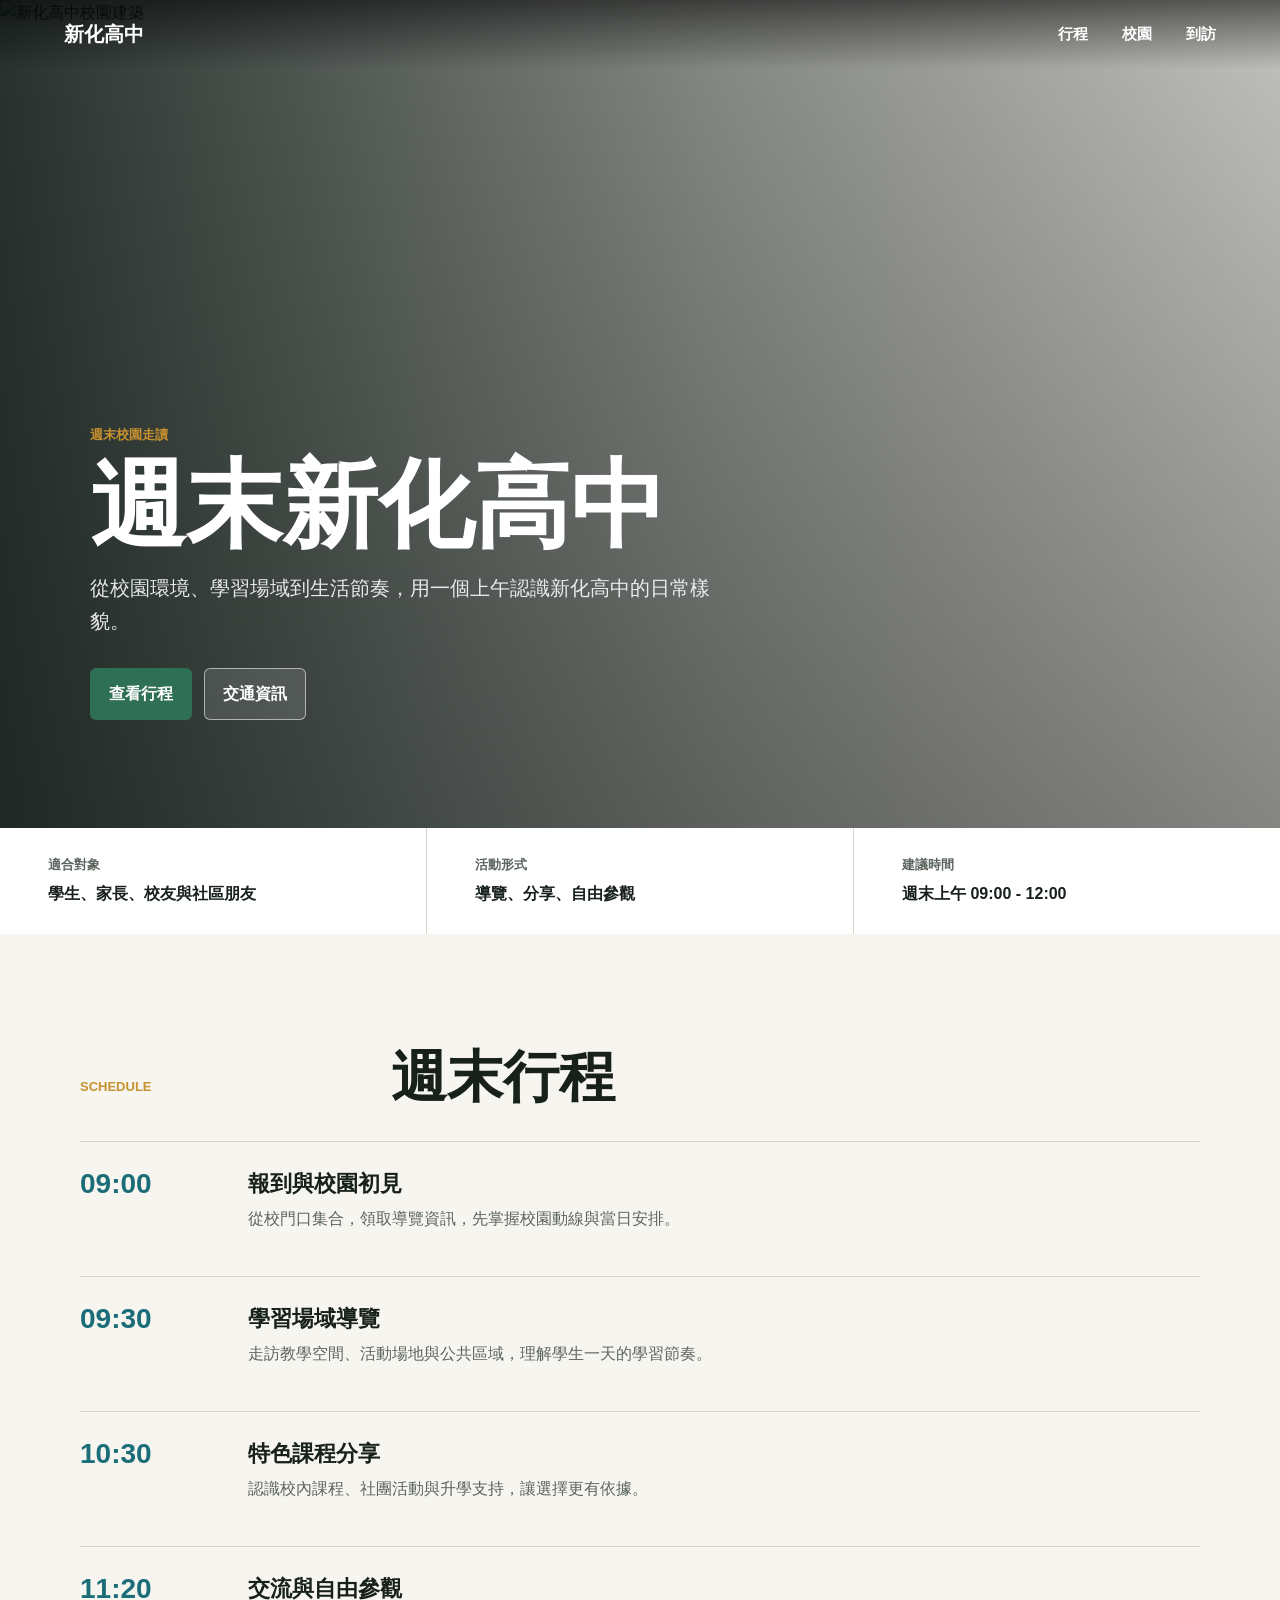
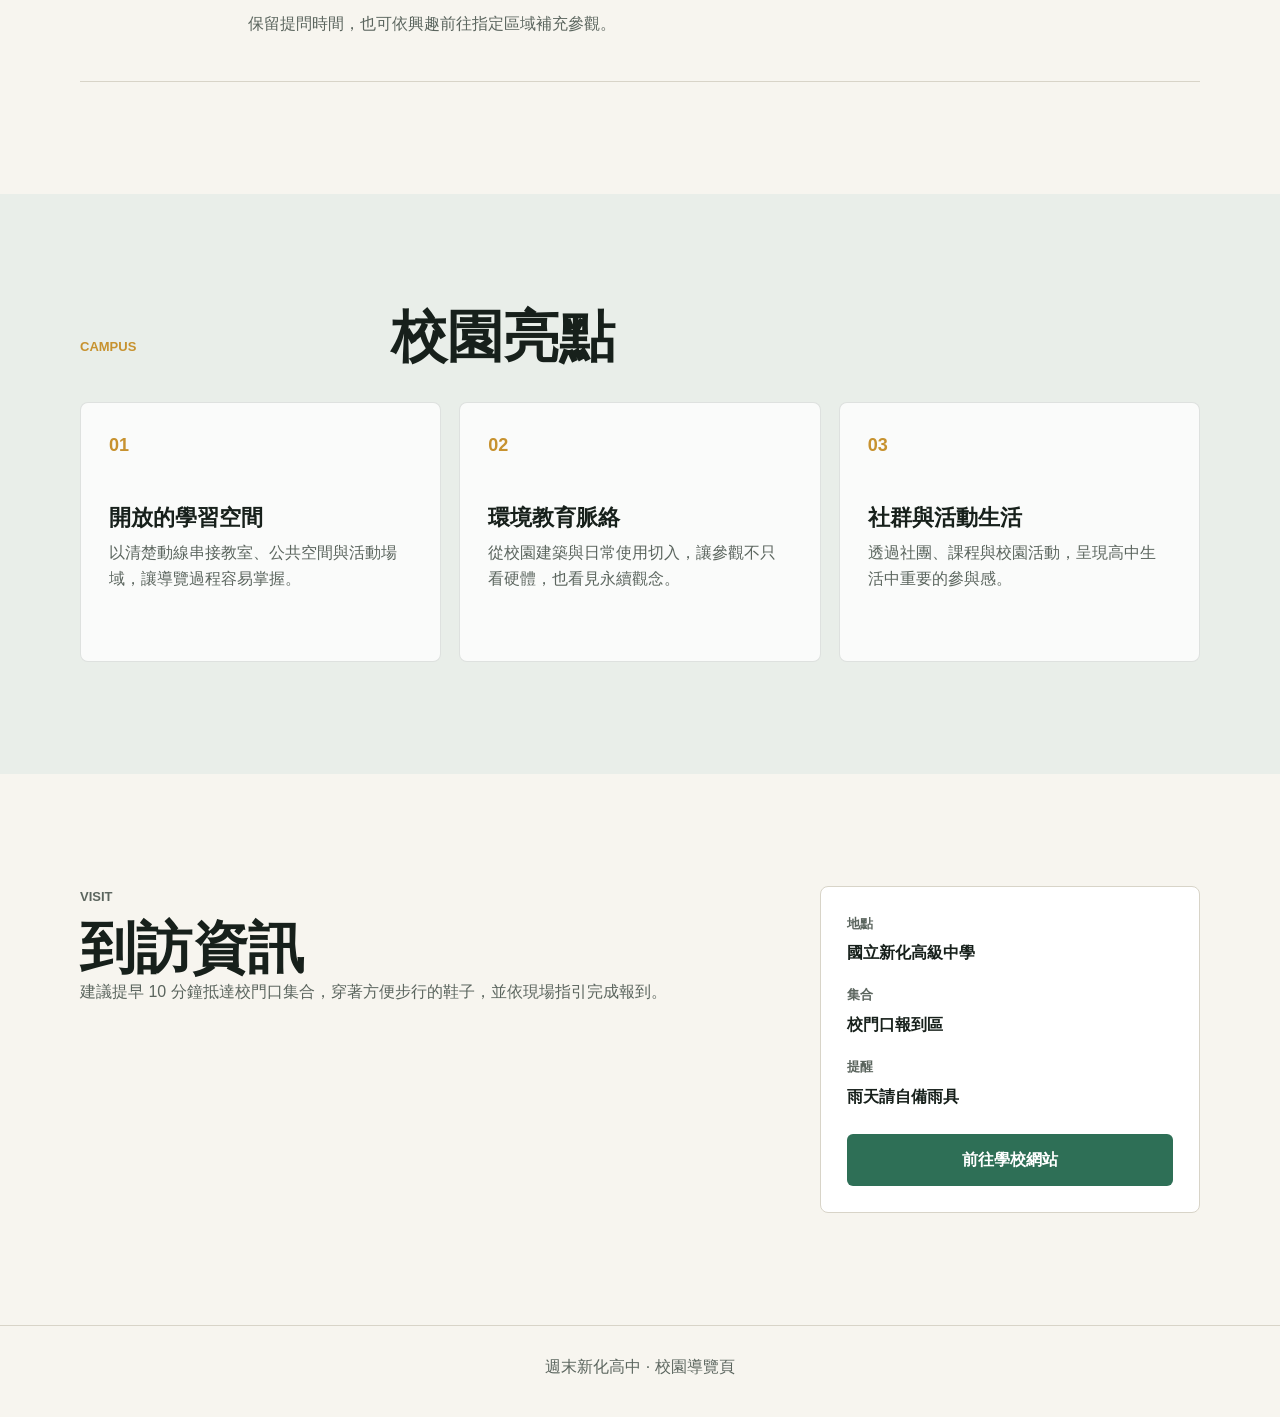
==== index.html @ beaa25ca "build weekend campus page" ====
<!doctype html>
<html lang="zh-Hant">
  <head>
    <meta charset="utf-8" />
    <meta name="viewport" content="width=device-width, initial-scale=1" />
    <title>週末新化高中</title>
    <meta
      name="description"
      content="週末走進新化高中，認識校園環境、學習場域、活動流程與交通資訊。"
    />
    <link rel="stylesheet" href="styles.css" />
  </head>
  <body>
    <header class="site-header" aria-label="主選單">
      <a class="brand" href="#top">新化高中</a>
      <nav>
        <a href="#schedule">行程</a>
        <a href="#campus">校園</a>
        <a href="#visit">到訪</a>
      </nav>
    </header>

    <main id="top">
      <section class="hero" aria-label="週末新化高中">
        <img
          class="hero-image"
          src="https://news.st-media.com.tw/UserFiles/resource/n_4a5e917011a7aabd1ed684b31bc15d7c/file/S__156319885.jpg"
          alt="新化高中校園建築"
        />
        <div class="hero-overlay"></div>
        <div class="hero-content">
          <p class="eyebrow">週末校園走讀</p>
          <h1>週末新化高中</h1>
          <p class="hero-copy">
            從校園環境、學習場域到生活節奏，用一個上午認識新化高中的日常樣貌。
          </p>
          <div class="hero-actions">
            <a class="button primary" href="#schedule">查看行程</a>
            <a class="button secondary" href="#visit">交通資訊</a>
          </div>
        </div>
      </section>

      <section class="intro" aria-label="活動重點">
        <div>
          <span class="label">適合對象</span>
          <strong>學生、家長、校友與社區朋友</strong>
        </div>
        <div>
          <span class="label">活動形式</span>
          <strong>導覽、分享、自由參觀</strong>
        </div>
        <div>
          <span class="label">建議時間</span>
          <strong>週末上午 09:00 - 12:00</strong>
        </div>
      </section>

      <section class="section" id="schedule">
        <div class="section-heading">
          <p class="eyebrow">Schedule</p>
          <h2>週末行程</h2>
        </div>
        <div class="timeline">
          <article>
            <time>09:00</time>
            <div>
              <h3>報到與校園初見</h3>
              <p>從校門口集合，領取導覽資訊，先掌握校園動線與當日安排。</p>
            </div>
          </article>
          <article>
            <time>09:30</time>
            <div>
              <h3>學習場域導覽</h3>
              <p>走訪教學空間、活動場地與公共區域，理解學生一天的學習節奏。</p>
            </div>
          </article>
          <article>
            <time>10:30</time>
            <div>
              <h3>特色課程分享</h3>
              <p>認識校內課程、社團活動與升學支持，讓選擇更有依據。</p>
            </div>
          </article>
          <article>
            <time>11:20</time>
            <div>
              <h3>交流與自由參觀</h3>
              <p>保留提問時間，也可依興趣前往指定區域補充參觀。</p>
            </div>
          </article>
        </div>
      </section>

      <section class="section campus" id="campus">
        <div class="section-heading">
          <p class="eyebrow">Campus</p>
          <h2>校園亮點</h2>
        </div>
        <div class="feature-grid">
          <article>
            <span class="feature-number">01</span>
            <h3>開放的學習空間</h3>
            <p>以清楚動線串接教室、公共空間與活動場域，讓導覽過程容易掌握。</p>
          </article>
          <article>
            <span class="feature-number">02</span>
            <h3>環境教育脈絡</h3>
            <p>從校園建築與日常使用切入，讓參觀不只看硬體，也看見永續觀念。</p>
          </article>
          <article>
            <span class="feature-number">03</span>
            <h3>社群與活動生活</h3>
            <p>透過社團、課程與校園活動，呈現高中生活中重要的參與感。</p>
          </article>
        </div>
      </section>

      <section class="visit" id="visit" aria-label="到訪資訊">
        <div class="visit-copy">
          <p class="eyebrow">Visit</p>
          <h2>到訪資訊</h2>
          <p>
            建議提早 10 分鐘抵達校門口集合，穿著方便步行的鞋子，並依現場指引完成報到。
          </p>
        </div>
        <div class="visit-panel">
          <div>
            <span class="label">地點</span>
            <strong>國立新化高級中學</strong>
          </div>
          <div>
            <span class="label">集合</span>
            <strong>校門口報到區</strong>
          </div>
          <div>
            <span class="label">提醒</span>
            <strong>雨天請自備雨具</strong>
          </div>
          <a class="button primary wide" href="https://www.hhsh.tn.edu.tw/" target="_blank" rel="noreferrer">
            前往學校網站
          </a>
        </div>
      </section>
    </main>

    <footer>
      <p>週末新化高中 · 校園導覽頁</p>
    </footer>
  </body>
</html>
---- styles.css ----
:root {
  --ink: #17201b;
  --muted: #5b655e;
  --paper: #f7f5ef;
  --panel: #ffffff;
  --green: #2e6f56;
  --teal: #1b6d79;
  --gold: #c7922f;
  --line: #d8d4c8;
}

* {
  box-sizing: border-box;
}

html {
  scroll-behavior: smooth;
}

body {
  margin: 0;
  color: var(--ink);
  background: var(--paper);
  font-family:
    "Noto Sans TC",
    "Microsoft JhengHei",
    "PingFang TC",
    Arial,
    sans-serif;
  line-height: 1.65;
}

a {
  color: inherit;
  text-decoration: none;
}

.site-header {
  position: fixed;
  z-index: 10;
  top: 0;
  left: 0;
  right: 0;
  display: flex;
  align-items: center;
  justify-content: space-between;
  padding: 18px clamp(20px, 5vw, 72px);
  color: #fff;
  background: linear-gradient(180deg, rgba(0, 0, 0, 0.55), rgba(0, 0, 0, 0));
}

.brand {
  font-size: 20px;
  font-weight: 800;
  letter-spacing: 0;
}

nav {
  display: flex;
  gap: clamp(16px, 3vw, 34px);
  font-size: 15px;
  font-weight: 700;
}

.hero {
  position: relative;
  min-height: 92vh;
  display: flex;
  align-items: flex-end;
  overflow: hidden;
}

.hero-image {
  position: absolute;
  inset: 0;
  width: 100%;
  height: 100%;
  object-fit: cover;
  object-position: center;
  filter: saturate(0.98) contrast(1.02);
}

.hero-overlay {
  position: absolute;
  inset: 0;
  background:
    linear-gradient(90deg, rgba(8, 20, 16, 0.84), rgba(8, 20, 16, 0.38) 55%, rgba(8, 20, 16, 0.08)),
    linear-gradient(180deg, rgba(0, 0, 0, 0.15), rgba(0, 0, 0, 0.42));
}

.hero-content {
  position: relative;
  z-index: 1;
  width: min(760px, calc(100% - 40px));
  margin: 0 clamp(20px, 7vw, 92px) 12vh;
  color: #fff;
}

.eyebrow {
  margin: 0 0 10px;
  color: var(--gold);
  font-size: 13px;
  font-weight: 900;
  letter-spacing: 0;
  text-transform: uppercase;
}

h1,
h2,
h3,
p {
  margin-top: 0;
}

h1 {
  margin-bottom: 18px;
  font-size: clamp(48px, 8vw, 96px);
  line-height: 1.02;
  letter-spacing: 0;
}

.hero-copy {
  max-width: 620px;
  margin-bottom: 30px;
  color: rgba(255, 255, 255, 0.88);
  font-size: 20px;
}

.hero-actions {
  display: flex;
  flex-wrap: wrap;
  gap: 12px;
}

.button {
  display: inline-flex;
  min-height: 46px;
  align-items: center;
  justify-content: center;
  border: 1px solid transparent;
  border-radius: 6px;
  padding: 12px 18px;
  font-weight: 800;
}

.button.primary {
  color: #fff;
  background: var(--green);
}

.button.secondary {
  color: #fff;
  border-color: rgba(255, 255, 255, 0.55);
  background: rgba(255, 255, 255, 0.12);
  backdrop-filter: blur(8px);
}

.button.wide {
  width: 100%;
  margin-top: 6px;
}

.intro {
  display: grid;
  grid-template-columns: repeat(3, 1fr);
  gap: 1px;
  background: var(--line);
}

.intro > div {
  padding: 26px clamp(20px, 4vw, 48px);
  background: #fff;
}

.label {
  display: block;
  margin-bottom: 6px;
  color: var(--muted);
  font-size: 13px;
  font-weight: 800;
}

.section {
  width: min(1120px, calc(100% - 40px));
  margin: 0 auto;
  padding: clamp(70px, 9vw, 112px) 0;
}

.section-heading {
  display: grid;
  grid-template-columns: minmax(180px, 0.35fr) 1fr;
  gap: 28px;
  align-items: end;
  margin-bottom: 34px;
}

h2 {
  margin-bottom: 0;
  font-size: clamp(32px, 5vw, 56px);
  line-height: 1.1;
  letter-spacing: 0;
}

.timeline {
  border-top: 1px solid var(--line);
}

.timeline article {
  display: grid;
  grid-template-columns: 140px 1fr;
  gap: 28px;
  padding: 28px 0;
  border-bottom: 1px solid var(--line);
}

time {
  color: var(--teal);
  font-size: 28px;
  font-weight: 900;
  line-height: 1;
}

h3 {
  margin-bottom: 8px;
  font-size: 22px;
  line-height: 1.25;
}

.timeline p,
.feature-grid p,
.visit-copy p {
  color: var(--muted);
}

.campus {
  width: 100%;
  padding-right: clamp(20px, 6vw, 80px);
  padding-left: clamp(20px, 6vw, 80px);
  background: #e9eee9;
}

.campus .section-heading {
  width: min(1120px, 100%);
  margin-right: auto;
  margin-left: auto;
}

.feature-grid {
  width: min(1120px, 100%);
  margin: 0 auto;
  display: grid;
  grid-template-columns: repeat(3, 1fr);
  gap: 18px;
}

.feature-grid article {
  min-height: 260px;
  padding: 28px;
  border: 1px solid rgba(23, 32, 27, 0.12);
  border-radius: 8px;
  background: rgba(255, 255, 255, 0.78);
}

.feature-number {
  display: inline-block;
  margin-bottom: 44px;
  color: var(--gold);
  font-size: 18px;
  font-weight: 900;
}

.visit {
  display: grid;
  grid-template-columns: minmax(0, 1fr) minmax(280px, 380px);
  gap: clamp(28px, 7vw, 96px);
  align-items: start;
  width: min(1120px, calc(100% - 40px));
  margin: 0 auto;
  padding: clamp(70px, 9vw, 112px) 0;
}

.visit-panel {
  display: grid;
  gap: 18px;
  padding: 26px;
  border: 1px solid var(--line);
  border-radius: 8px;
  background: #fff;
}

footer {
  padding: 28px 20px 36px;
  color: var(--muted);
  text-align: center;
  border-top: 1px solid var(--line);
}

footer p {
  margin: 0;
}

@media (max-width: 760px) {
  .site-header {
    padding: 14px 18px;
  }

  nav {
    gap: 14px;
    font-size: 14px;
  }

  .hero {
    min-height: 88vh;
  }

  .hero-overlay {
    background: linear-gradient(180deg, rgba(8, 20, 16, 0.32), rgba(8, 20, 16, 0.86));
  }

  .hero-content {
    margin: 0 20px 9vh;
  }

  .hero-copy {
    font-size: 17px;
  }

  .intro,
  .feature-grid,
  .visit,
  .section-heading,
  .timeline article {
    grid-template-columns: 1fr;
  }

  .timeline article {
    gap: 10px;
  }
}
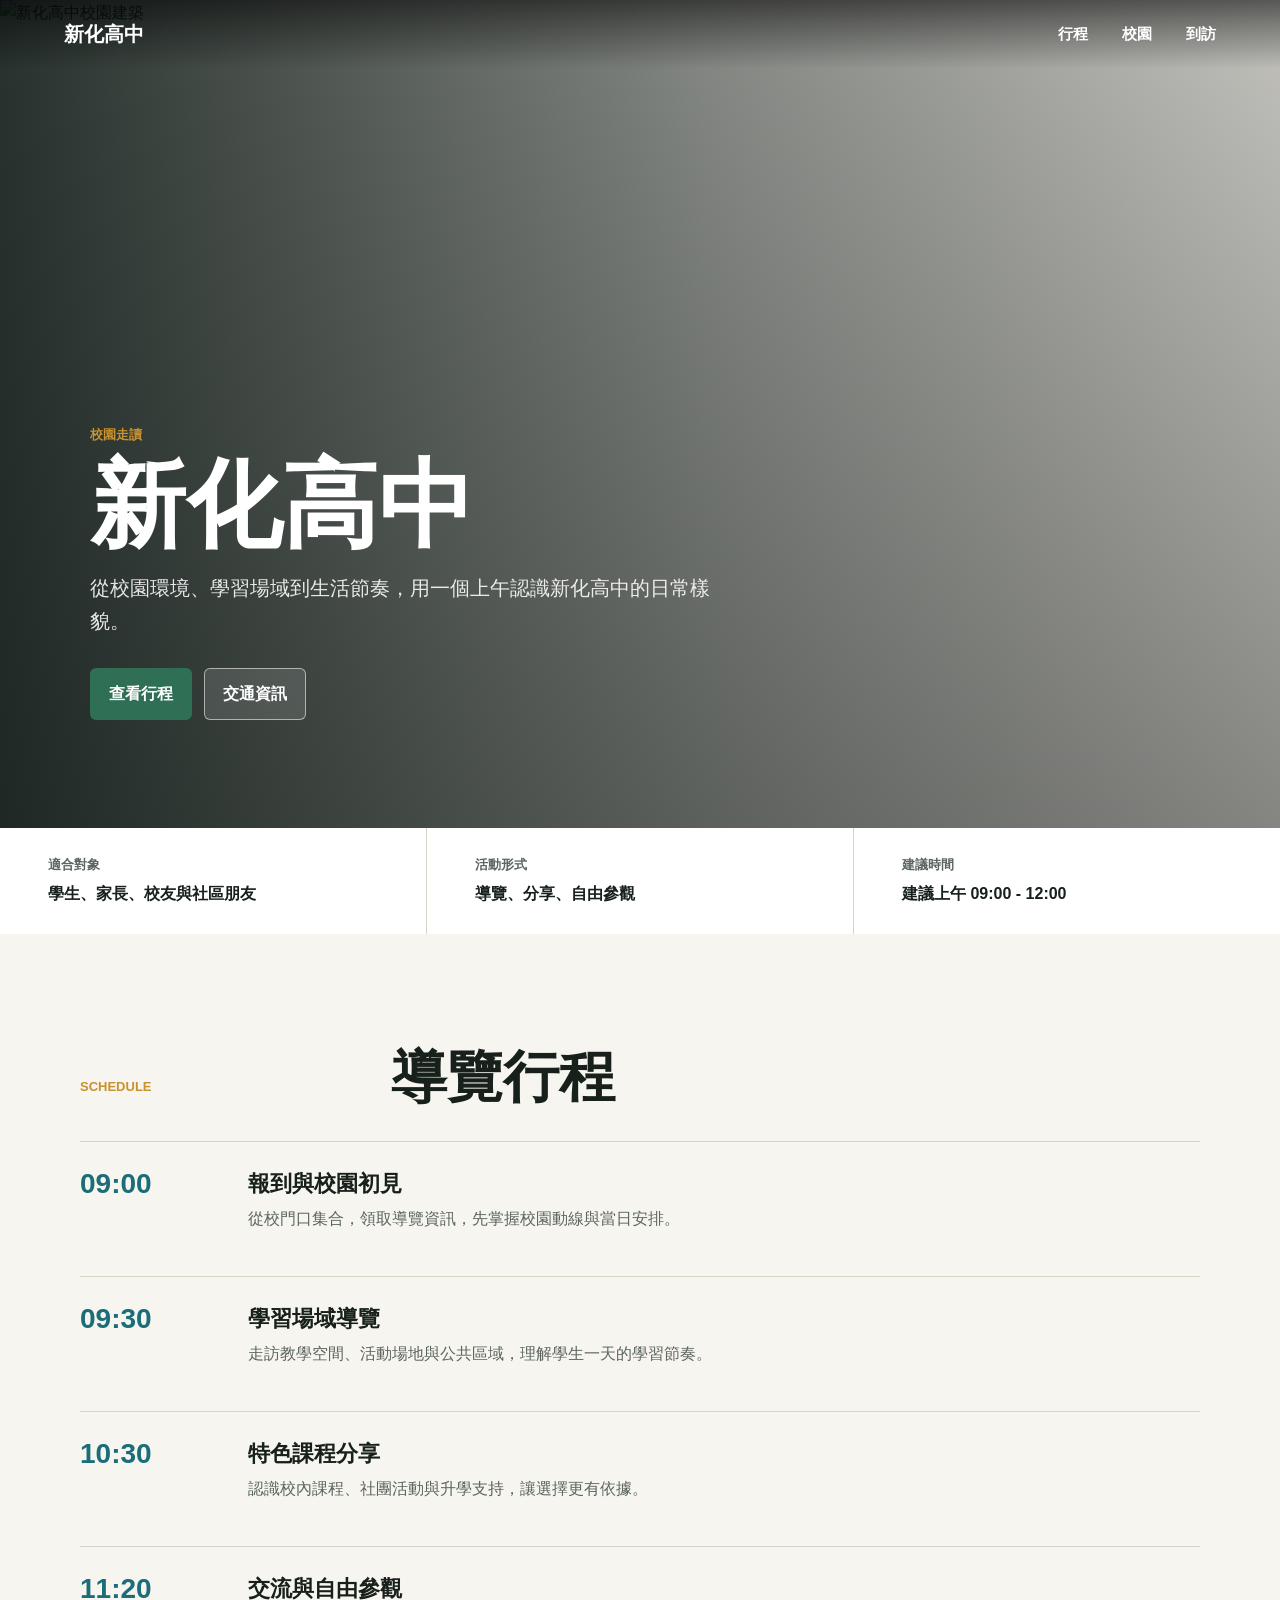
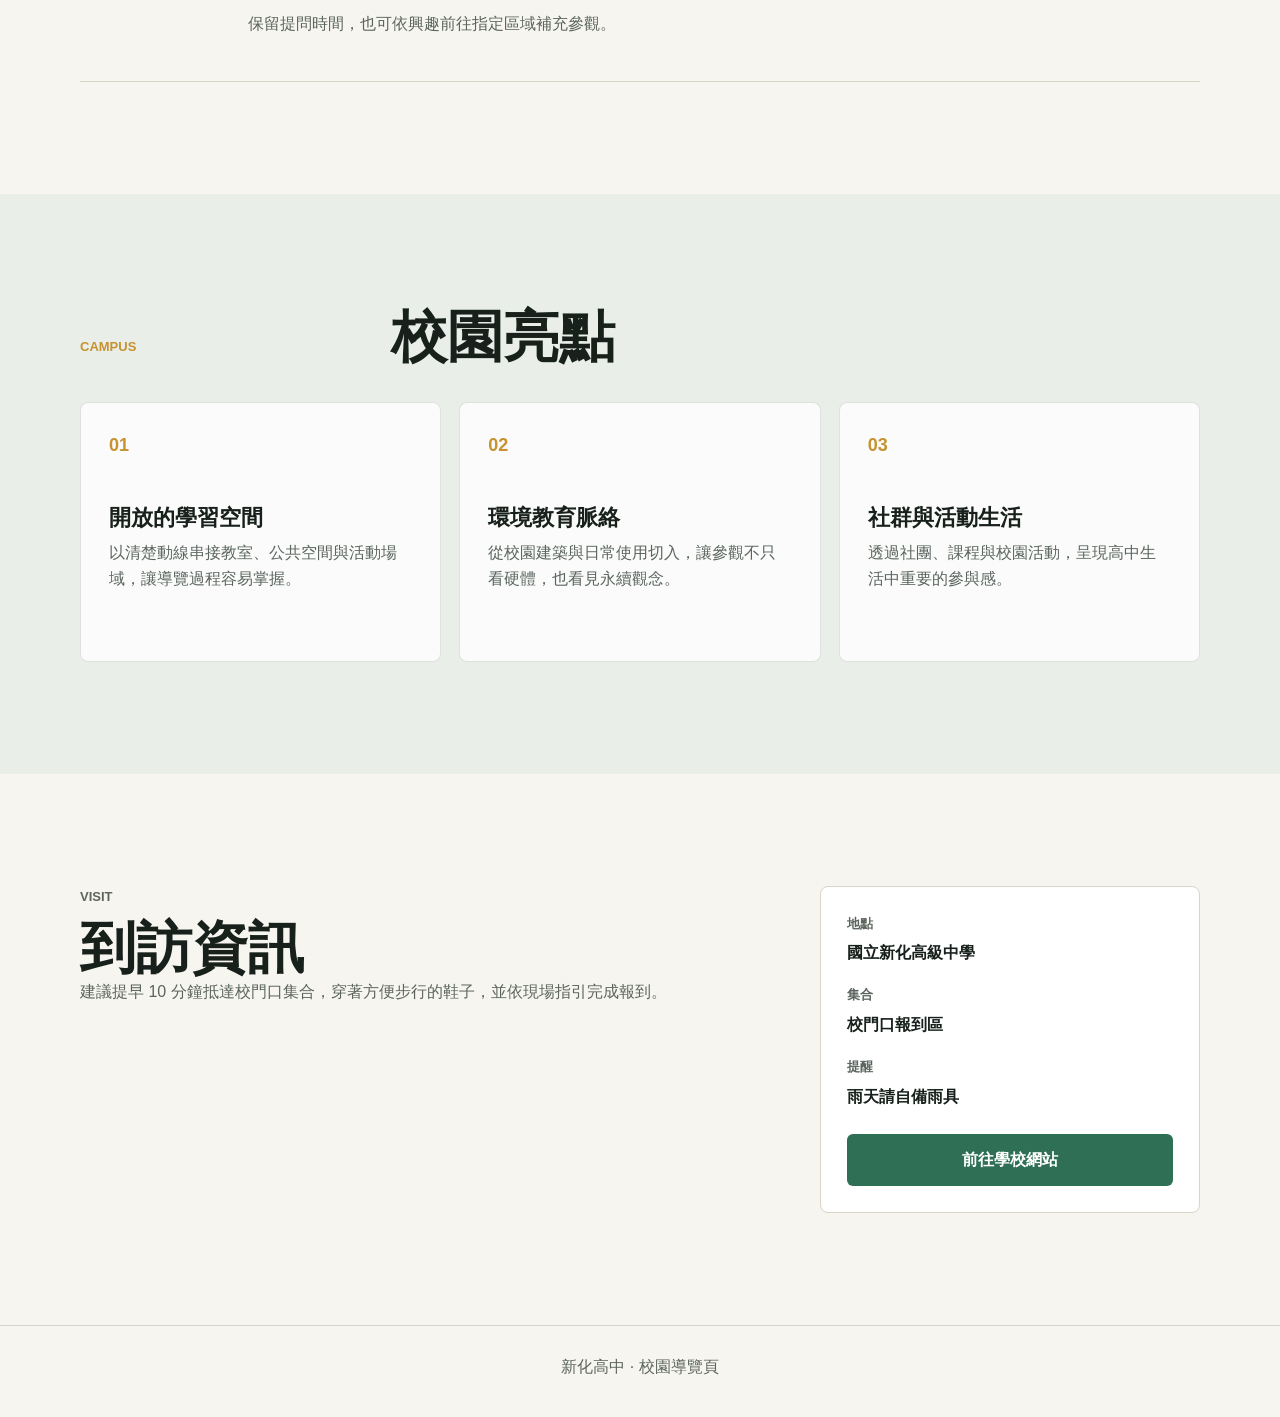
==== commit 0f140cd3: "remove weekend wording" ====
--- a/index.html
+++ b/index.html
@@ -3,10 +3,10 @@
   <head>
     <meta charset="utf-8" />
     <meta name="viewport" content="width=device-width, initial-scale=1" />
-    <title>週末新化高中</title>
+    <title>新化高中</title>
     <meta
       name="description"
-      content="週末走進新化高中，認識校園環境、學習場域、活動流程與交通資訊。"
+      content="走進新化高中，認識校園環境、學習場域、活動流程與交通資訊。"
     />
     <link rel="stylesheet" href="styles.css" />
   </head>
@@ -21,7 +21,7 @@
     </header>
 
     <main id="top">
-      <section class="hero" aria-label="週末新化高中">
+      <section class="hero" aria-label="新化高中">
         <img
           class="hero-image"
           src="https://news.st-media.com.tw/UserFiles/resource/n_4a5e917011a7aabd1ed684b31bc15d7c/file/S__156319885.jpg"
@@ -29,8 +29,8 @@
         />
         <div class="hero-overlay"></div>
         <div class="hero-content">
-          <p class="eyebrow">週末校園走讀</p>
-          <h1>週末新化高中</h1>
+          <p class="eyebrow">校園走讀</p>
+          <h1>新化高中</h1>
           <p class="hero-copy">
             從校園環境、學習場域到生活節奏，用一個上午認識新化高中的日常樣貌。
           </p>
@@ -52,14 +52,14 @@
         </div>
         <div>
           <span class="label">建議時間</span>
-          <strong>週末上午 09:00 - 12:00</strong>
+          <strong>建議上午 09:00 - 12:00</strong>
         </div>
       </section>
 
       <section class="section" id="schedule">
         <div class="section-heading">
           <p class="eyebrow">Schedule</p>
-          <h2>週末行程</h2>
+          <h2>導覽行程</h2>
         </div>
         <div class="timeline">
           <article>
@@ -146,7 +146,7 @@
     </main>
 
     <footer>
-      <p>週末新化高中 · 校園導覽頁</p>
+      <p>新化高中 · 校園導覽頁</p>
     </footer>
   </body>
 </html>
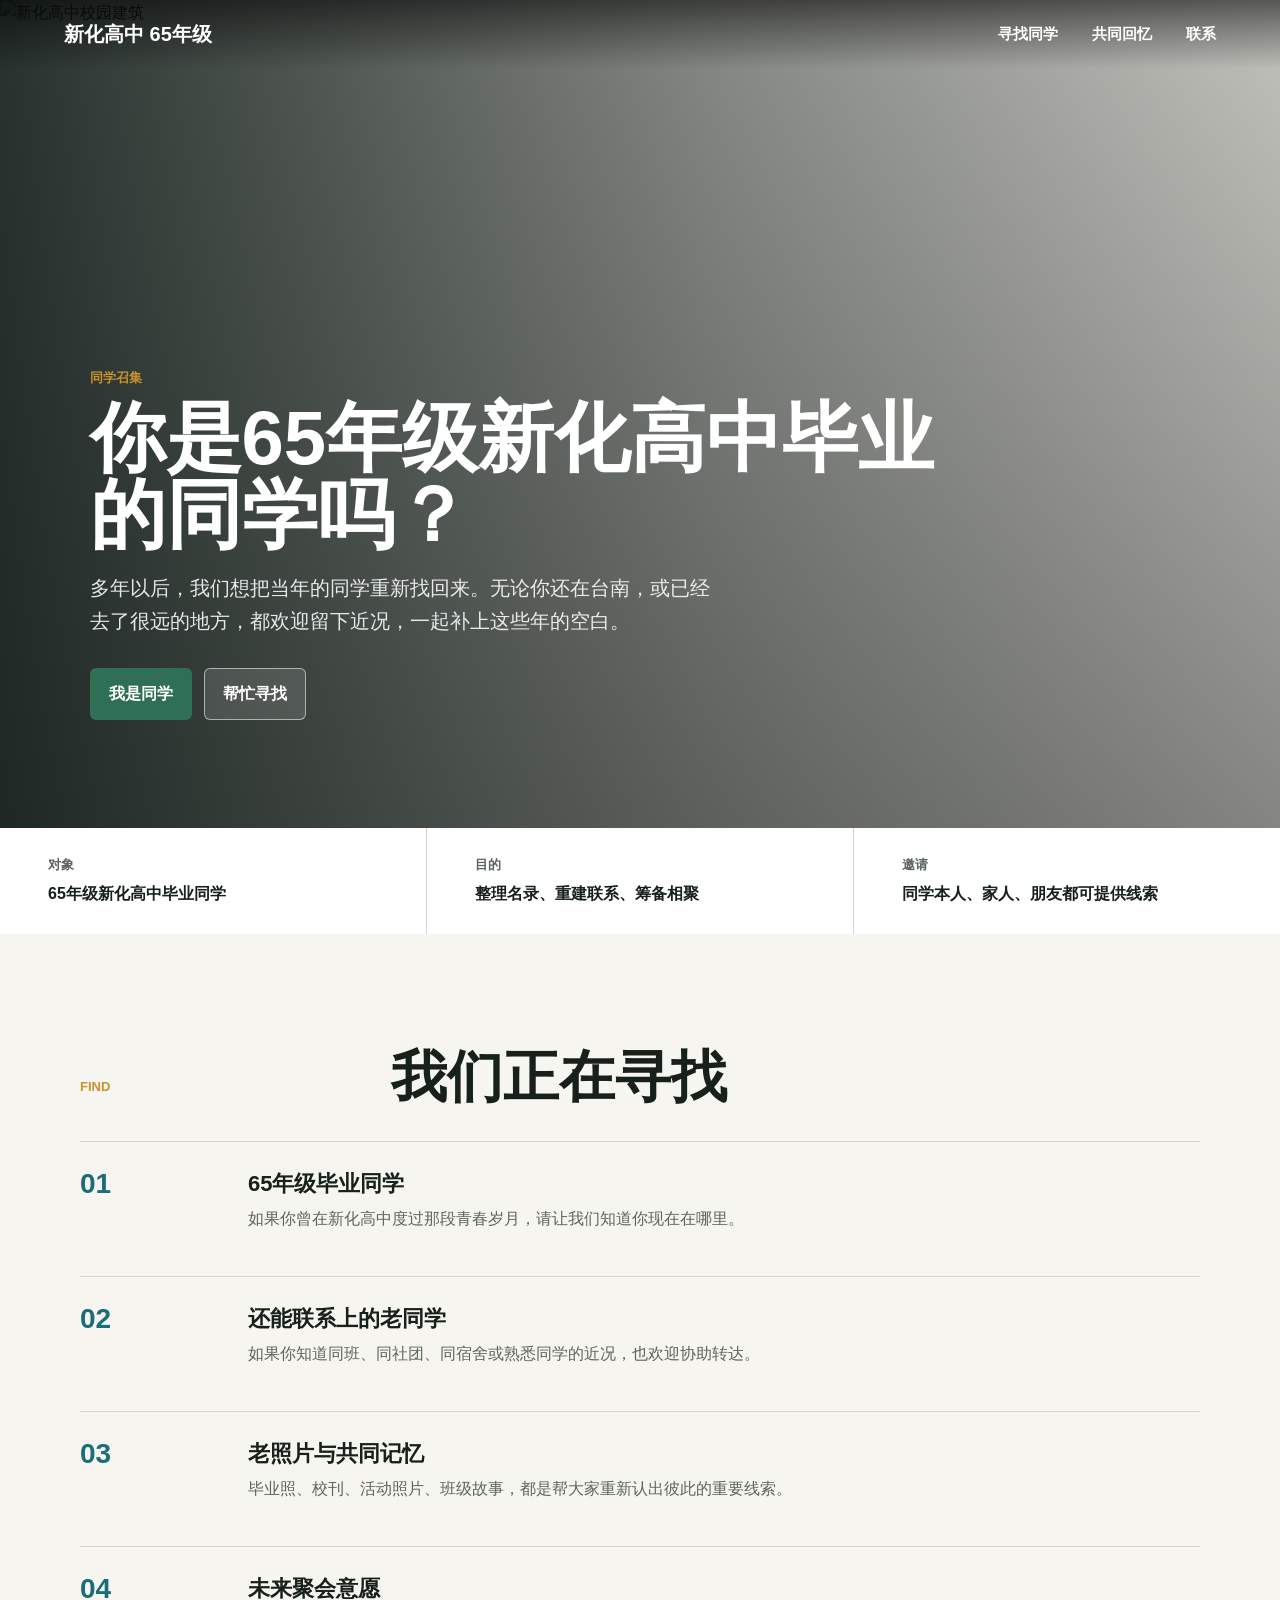
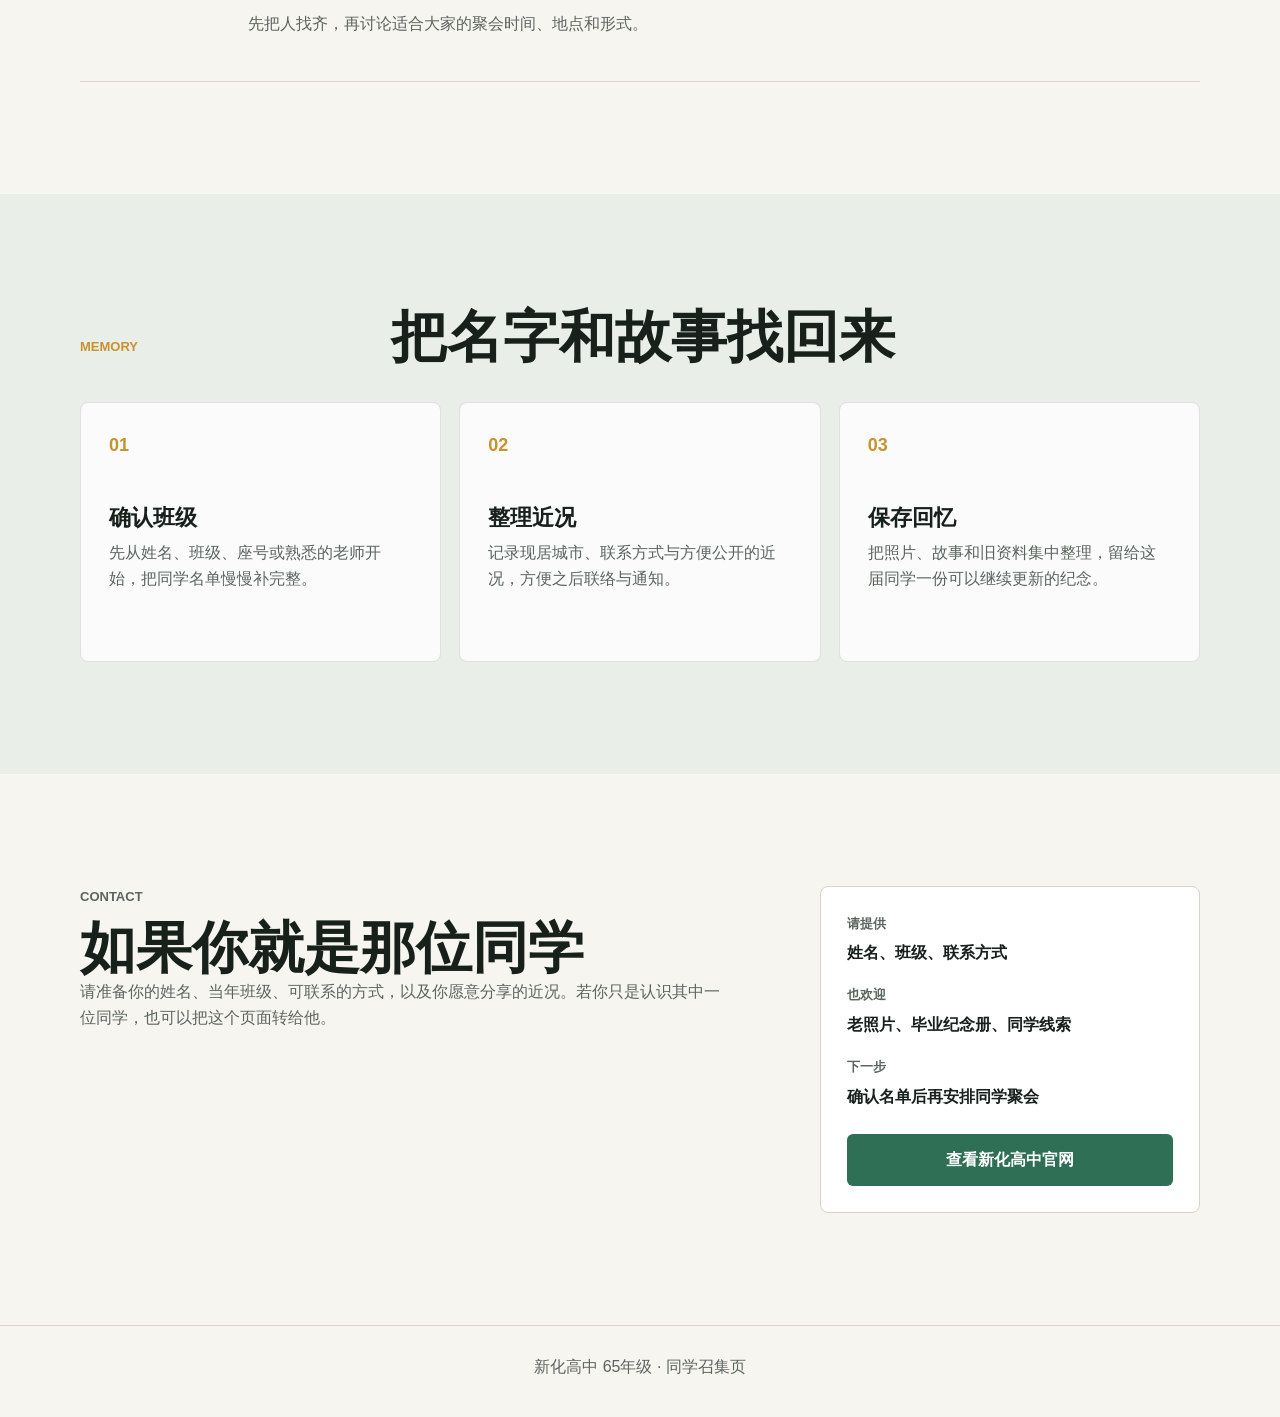
==== commit e6e0da68: "retarget page to alumni reunion" ====
--- a/index.html
+++ b/index.html
@@ -1,152 +1,152 @@
 <!doctype html>
-<html lang="zh-Hant">
+<html lang="zh-Hans">
   <head>
     <meta charset="utf-8" />
     <meta name="viewport" content="width=device-width, initial-scale=1" />
-    <title>新化高中</title>
+    <title>你是65年级新化高中毕业的同学吗？</title>
     <meta
       name="description"
-      content="走進新化高中，認識校園環境、學習場域、活動流程與交通資訊。"
+      content="寻找65年级新化高中毕业同学，重新连结老同学、整理同学名录，并为未来聚会做准备。"
     />
     <link rel="stylesheet" href="styles.css" />
   </head>
   <body>
-    <header class="site-header" aria-label="主選單">
-      <a class="brand" href="#top">新化高中</a>
+    <header class="site-header" aria-label="主菜单">
+      <a class="brand" href="#top">新化高中 65年级</a>
       <nav>
-        <a href="#schedule">行程</a>
-        <a href="#campus">校園</a>
-        <a href="#visit">到訪</a>
+        <a href="#find">寻找同学</a>
+        <a href="#memory">共同回忆</a>
+        <a href="#contact">联系</a>
       </nav>
     </header>
 
     <main id="top">
-      <section class="hero" aria-label="新化高中">
+      <section class="hero" aria-label="65年级新化高中毕业同学">
         <img
           class="hero-image"
           src="https://news.st-media.com.tw/UserFiles/resource/n_4a5e917011a7aabd1ed684b31bc15d7c/file/S__156319885.jpg"
-          alt="新化高中校園建築"
+          alt="新化高中校园建筑"
         />
         <div class="hero-overlay"></div>
         <div class="hero-content">
-          <p class="eyebrow">校園走讀</p>
-          <h1>新化高中</h1>
+          <p class="eyebrow">同学召集</p>
+          <h1>你是65年级新化高中毕业的同学吗？</h1>
           <p class="hero-copy">
-            從校園環境、學習場域到生活節奏，用一個上午認識新化高中的日常樣貌。
+            多年以后，我们想把当年的同学重新找回来。无论你还在台南，或已经去了很远的地方，都欢迎留下近况，一起补上这些年的空白。
           </p>
           <div class="hero-actions">
-            <a class="button primary" href="#schedule">查看行程</a>
-            <a class="button secondary" href="#visit">交通資訊</a>
+            <a class="button primary" href="#contact">我是同学</a>
+            <a class="button secondary" href="#find">帮忙寻找</a>
           </div>
         </div>
       </section>
 
-      <section class="intro" aria-label="活動重點">
+      <section class="intro" aria-label="页面重点">
         <div>
-          <span class="label">適合對象</span>
-          <strong>學生、家長、校友與社區朋友</strong>
+          <span class="label">对象</span>
+          <strong>65年级新化高中毕业同学</strong>
         </div>
         <div>
-          <span class="label">活動形式</span>
-          <strong>導覽、分享、自由參觀</strong>
+          <span class="label">目的</span>
+          <strong>整理名录、重建联系、筹备相聚</strong>
         </div>
         <div>
-          <span class="label">建議時間</span>
-          <strong>建議上午 09:00 - 12:00</strong>
+          <span class="label">邀请</span>
+          <strong>同学本人、家人、朋友都可提供线索</strong>
         </div>
       </section>
 
-      <section class="section" id="schedule">
+      <section class="section" id="find">
         <div class="section-heading">
-          <p class="eyebrow">Schedule</p>
-          <h2>導覽行程</h2>
+          <p class="eyebrow">Find</p>
+          <h2>我们正在寻找</h2>
         </div>
         <div class="timeline">
           <article>
-            <time>09:00</time>
+            <time>01</time>
             <div>
-              <h3>報到與校園初見</h3>
-              <p>從校門口集合，領取導覽資訊，先掌握校園動線與當日安排。</p>
+              <h3>65年级毕业同学</h3>
+              <p>如果你曾在新化高中度过那段青春岁月，请让我们知道你现在在哪里。</p>
             </div>
           </article>
           <article>
-            <time>09:30</time>
+            <time>02</time>
             <div>
-              <h3>學習場域導覽</h3>
-              <p>走訪教學空間、活動場地與公共區域，理解學生一天的學習節奏。</p>
+              <h3>还能联系上的老同学</h3>
+              <p>如果你知道同班、同社团、同宿舍或熟悉同学的近况，也欢迎协助转达。</p>
             </div>
           </article>
           <article>
-            <time>10:30</time>
+            <time>03</time>
             <div>
-              <h3>特色課程分享</h3>
-              <p>認識校內課程、社團活動與升學支持，讓選擇更有依據。</p>
+              <h3>老照片与共同记忆</h3>
+              <p>毕业照、校刊、活动照片、班级故事，都是帮大家重新认出彼此的重要线索。</p>
             </div>
           </article>
           <article>
-            <time>11:20</time>
+            <time>04</time>
             <div>
-              <h3>交流與自由參觀</h3>
-              <p>保留提問時間，也可依興趣前往指定區域補充參觀。</p>
+              <h3>未来聚会意愿</h3>
+              <p>先把人找齐，再讨论适合大家的聚会时间、地点和形式。</p>
             </div>
           </article>
         </div>
       </section>
 
-      <section class="section campus" id="campus">
+      <section class="section campus" id="memory">
         <div class="section-heading">
-          <p class="eyebrow">Campus</p>
-          <h2>校園亮點</h2>
+          <p class="eyebrow">Memory</p>
+          <h2>把名字和故事找回来</h2>
         </div>
         <div class="feature-grid">
           <article>
             <span class="feature-number">01</span>
-            <h3>開放的學習空間</h3>
-            <p>以清楚動線串接教室、公共空間與活動場域，讓導覽過程容易掌握。</p>
+            <h3>确认班级</h3>
+            <p>先从姓名、班级、座号或熟悉的老师开始，把同学名单慢慢补完整。</p>
           </article>
           <article>
             <span class="feature-number">02</span>
-            <h3>環境教育脈絡</h3>
-            <p>從校園建築與日常使用切入，讓參觀不只看硬體，也看見永續觀念。</p>
+            <h3>整理近况</h3>
+            <p>记录现居城市、联系方式与方便公开的近况，方便之后联络与通知。</p>
           </article>
           <article>
             <span class="feature-number">03</span>
-            <h3>社群與活動生活</h3>
-            <p>透過社團、課程與校園活動，呈現高中生活中重要的參與感。</p>
+            <h3>保存回忆</h3>
+            <p>把照片、故事和旧资料集中整理，留给这届同学一份可以继续更新的纪念。</p>
           </article>
         </div>
       </section>
 
-      <section class="visit" id="visit" aria-label="到訪資訊">
+      <section class="visit" id="contact" aria-label="联系资讯">
         <div class="visit-copy">
-          <p class="eyebrow">Visit</p>
-          <h2>到訪資訊</h2>
+          <p class="eyebrow">Contact</p>
+          <h2>如果你就是那位同学</h2>
           <p>
-            建議提早 10 分鐘抵達校門口集合，穿著方便步行的鞋子，並依現場指引完成報到。
+            请准备你的姓名、当年班级、可联系的方式，以及你愿意分享的近况。若你只是认识其中一位同学，也可以把这个页面转给他。
           </p>
         </div>
         <div class="visit-panel">
           <div>
-            <span class="label">地點</span>
-            <strong>國立新化高級中學</strong>
+            <span class="label">请提供</span>
+            <strong>姓名、班级、联系方式</strong>
           </div>
           <div>
-            <span class="label">集合</span>
-            <strong>校門口報到區</strong>
+            <span class="label">也欢迎</span>
+            <strong>老照片、毕业纪念册、同学线索</strong>
           </div>
           <div>
-            <span class="label">提醒</span>
-            <strong>雨天請自備雨具</strong>
+            <span class="label">下一步</span>
+            <strong>确认名单后再安排同学聚会</strong>
           </div>
           <a class="button primary wide" href="https://www.hhsh.tn.edu.tw/" target="_blank" rel="noreferrer">
-            前往學校網站
+            查看新化高中官网
           </a>
         </div>
       </section>
     </main>
 
     <footer>
-      <p>新化高中 · 校園導覽頁</p>
+      <p>新化高中 65年级 · 同学召集页</p>
     </footer>
   </body>
 </html>
--- a/styles.css
+++ b/styles.css
@@ -91,7 +91,7 @@
 .hero-content {
   position: relative;
   z-index: 1;
-  width: min(760px, calc(100% - 40px));
+  width: min(900px, calc(100% - 40px));
   margin: 0 clamp(20px, 7vw, 92px) 12vh;
   color: #fff;
 }
@@ -114,7 +114,7 @@
 
 h1 {
   margin-bottom: 18px;
-  font-size: clamp(48px, 8vw, 96px);
+  font-size: clamp(40px, 6vw, 76px);
   line-height: 1.02;
   letter-spacing: 0;
 }
@@ -325,6 +325,10 @@
     font-size: 17px;
   }
 
+  h1 {
+    font-size: 38px;
+  }
+
   .intro,
   .feature-grid,
   .visit,
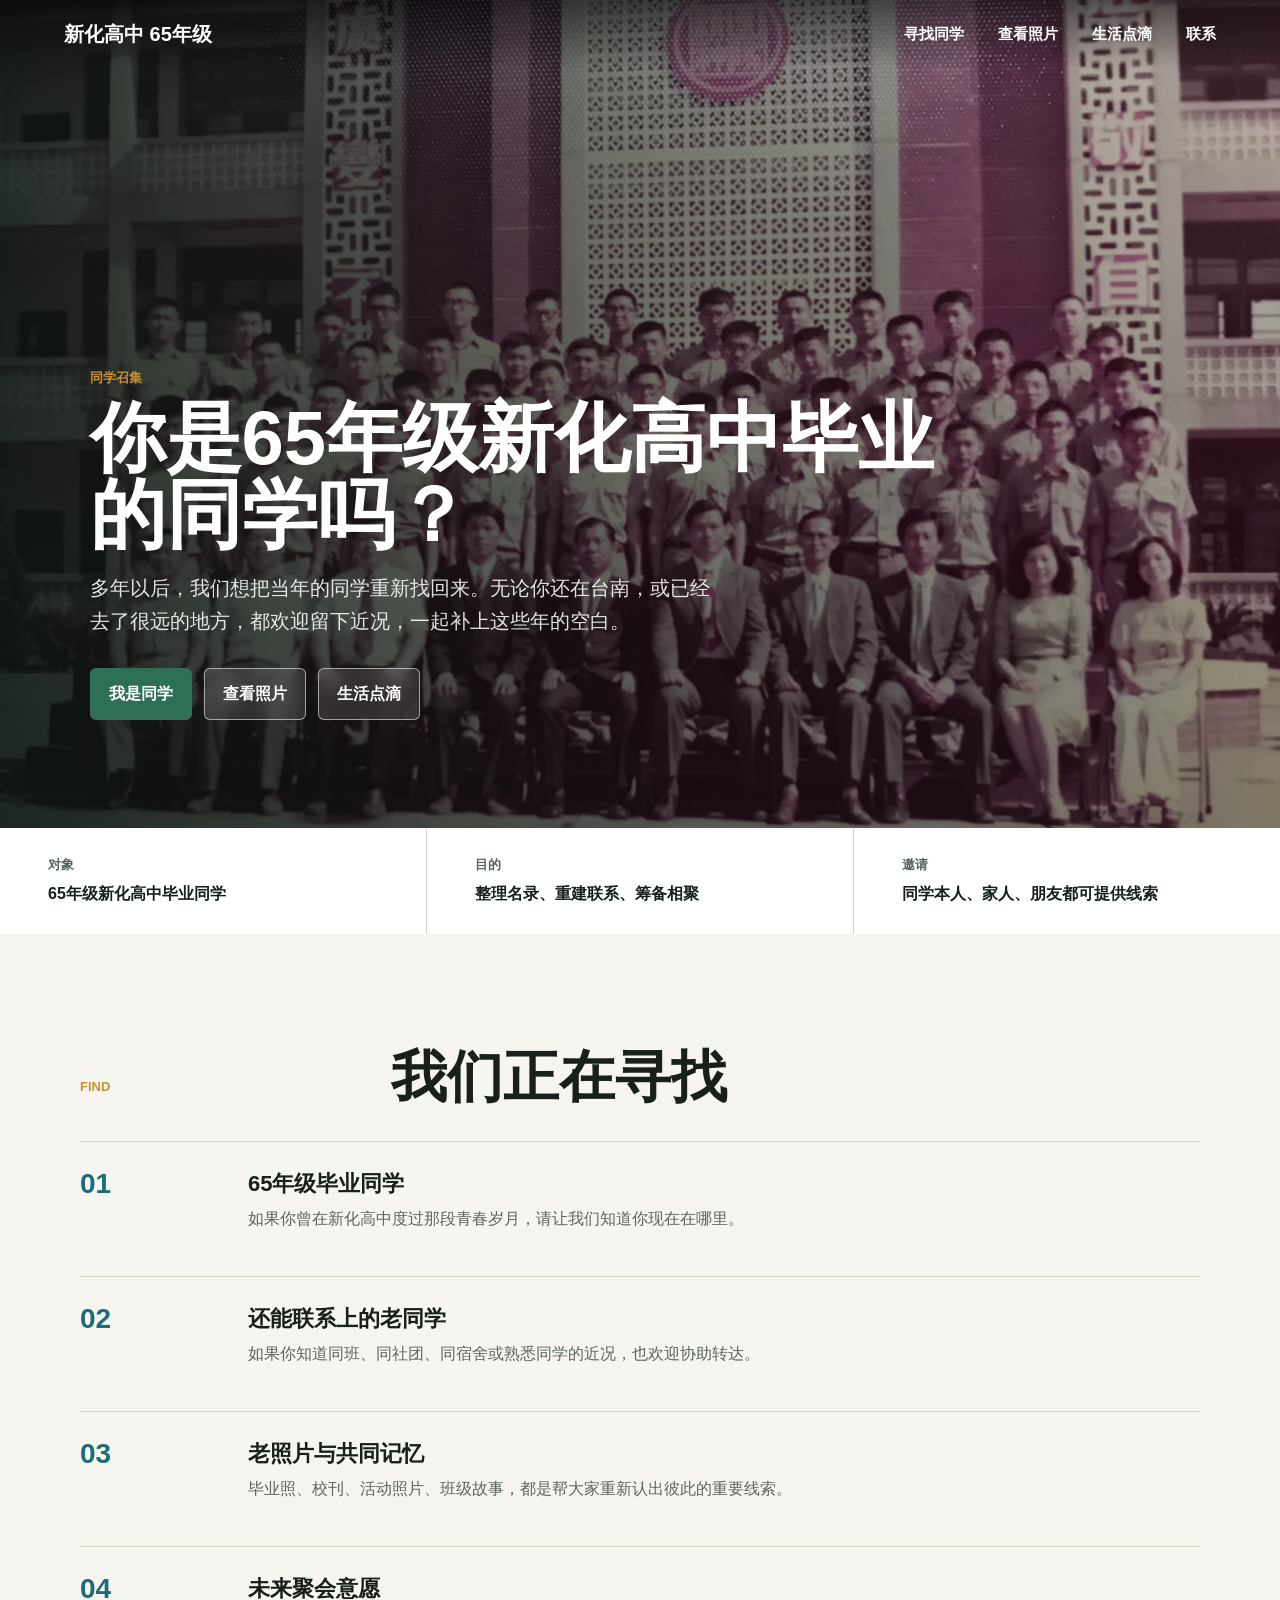
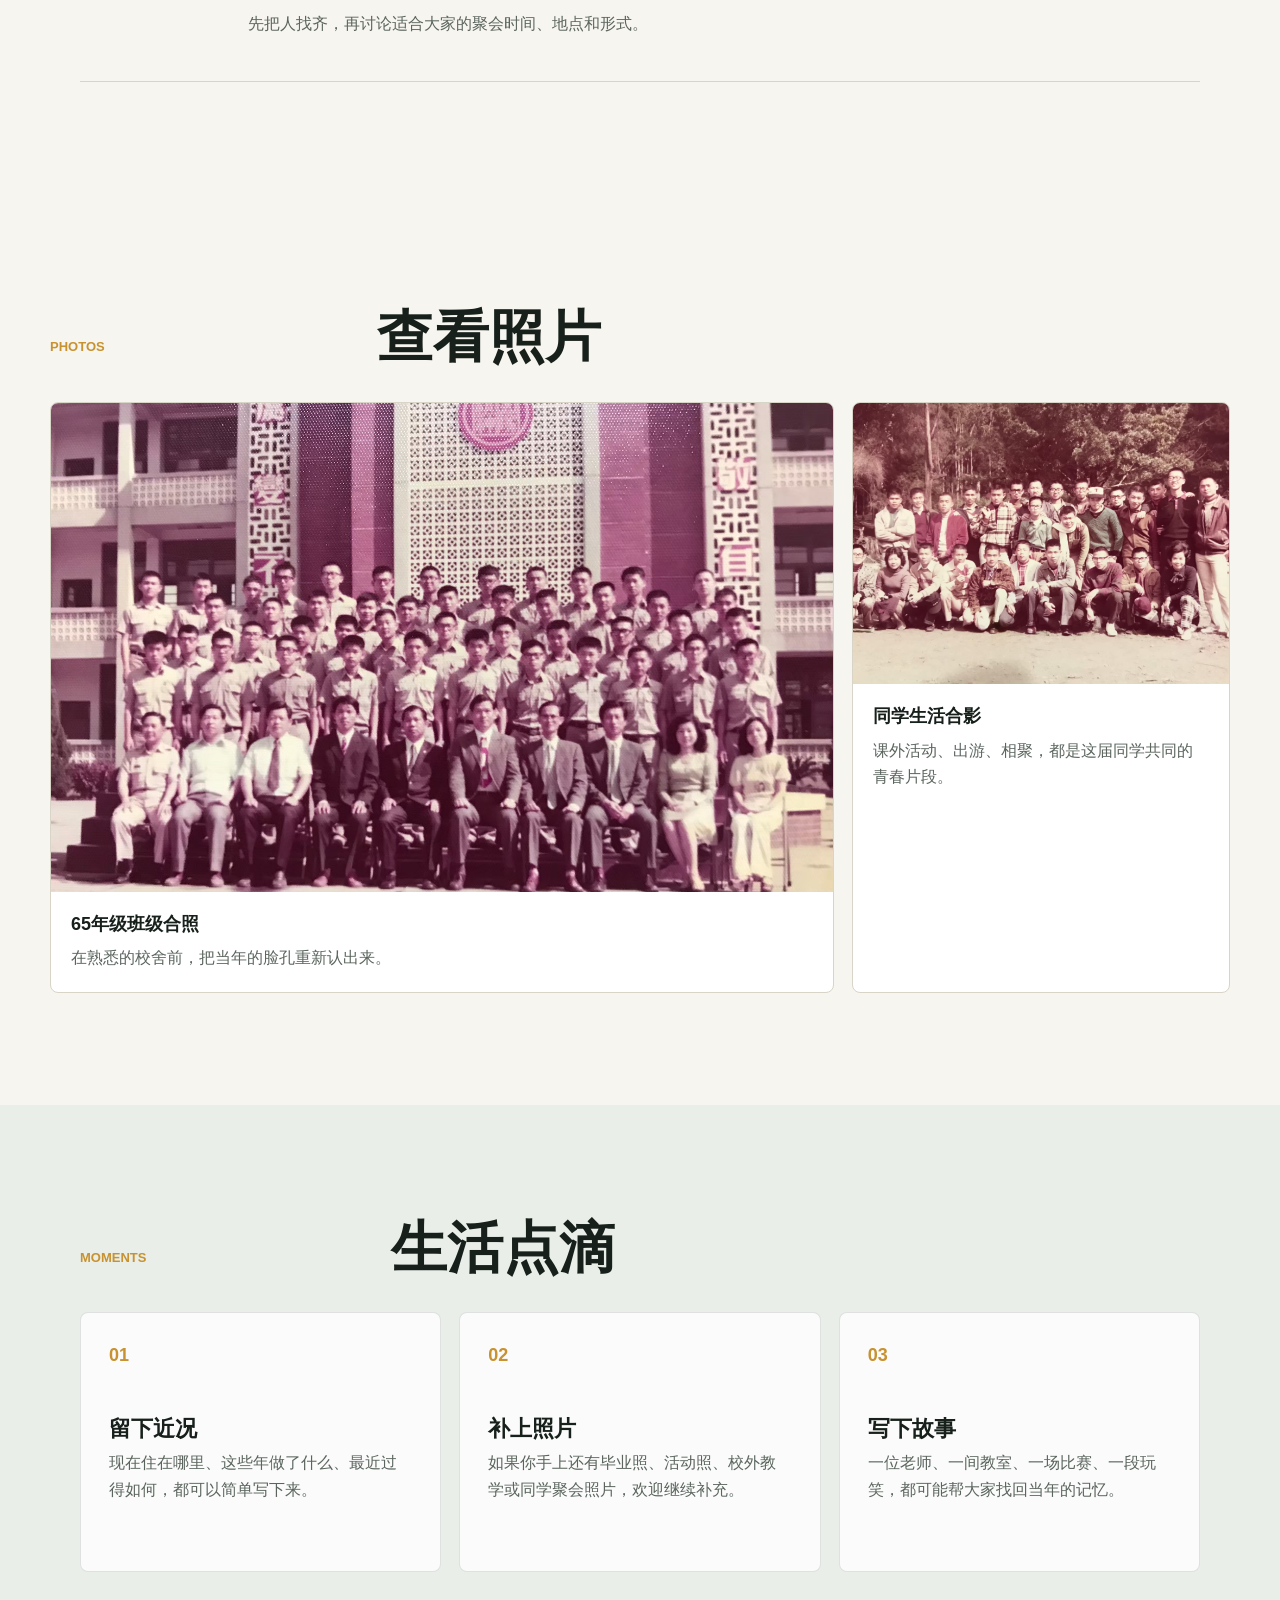
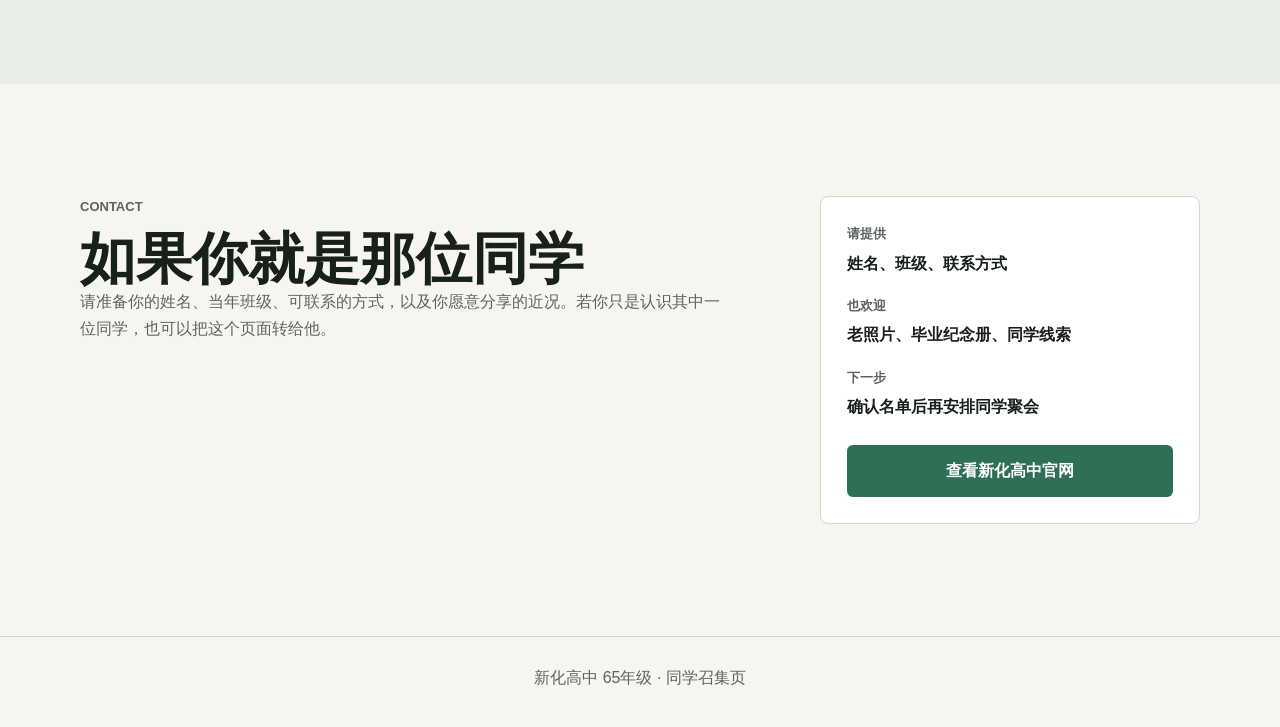
==== commit efe1b001: "add photos and life moments" ====
--- a/index.html
+++ b/index.html
@@ -6,7 +6,7 @@
     <title>你是65年级新化高中毕业的同学吗？</title>
     <meta
       name="description"
-      content="寻找65年级新化高中毕业同学，重新连结老同学、整理同学名录，并为未来聚会做准备。"
+      content="寻找65年级新化高中毕业同学，重新连结老同学、整理同学名录、查看老照片，并记录生活点滴。"
     />
     <link rel="stylesheet" href="styles.css" />
   </head>
@@ -15,7 +15,8 @@
       <a class="brand" href="#top">新化高中 65年级</a>
       <nav>
         <a href="#find">寻找同学</a>
-        <a href="#memory">共同回忆</a>
+        <a href="#photos">查看照片</a>
+        <a href="#moments">生活点滴</a>
         <a href="#contact">联系</a>
       </nav>
     </header>
@@ -24,8 +25,8 @@
       <section class="hero" aria-label="65年级新化高中毕业同学">
         <img
           class="hero-image"
-          src="https://news.st-media.com.tw/UserFiles/resource/n_4a5e917011a7aabd1ed684b31bc15d7c/file/S__156319885.jpg"
-          alt="新化高中校园建筑"
+          src="assets/class-photo-65.jpg"
+          alt="新化高中65年级同学老照片"
         />
         <div class="hero-overlay"></div>
         <div class="hero-content">
@@ -36,7 +37,8 @@
           </p>
           <div class="hero-actions">
             <a class="button primary" href="#contact">我是同学</a>
-            <a class="button secondary" href="#find">帮忙寻找</a>
+            <a class="button secondary" href="#photos">查看照片</a>
+            <a class="button secondary" href="#moments">生活点滴</a>
           </div>
         </div>
       </section>
@@ -93,26 +95,49 @@
         </div>
       </section>
 
-      <section class="section campus" id="memory">
+      <section class="section photos" id="photos">
         <div class="section-heading">
-          <p class="eyebrow">Memory</p>
-          <h2>把名字和故事找回来</h2>
+          <p class="eyebrow">Photos</p>
+          <h2>查看照片</h2>
+        </div>
+        <div class="photo-grid">
+          <figure class="photo-card photo-card-large">
+            <img src="assets/class-photo-65.jpg" alt="新化高中65年级班级合照" />
+            <figcaption>
+              <strong>65年级班级合照</strong>
+              <span>在熟悉的校舍前，把当年的脸孔重新认出来。</span>
+            </figcaption>
+          </figure>
+          <figure class="photo-card">
+            <img src="assets/life-photo-65.jpg" alt="新化高中65年级同学生活合照" />
+            <figcaption>
+              <strong>同学生活合影</strong>
+              <span>课外活动、出游、相聚，都是这届同学共同的青春片段。</span>
+            </figcaption>
+          </figure>
+        </div>
+      </section>
+
+      <section class="section campus" id="moments">
+        <div class="section-heading">
+          <p class="eyebrow">Moments</p>
+          <h2>生活点滴</h2>
         </div>
         <div class="feature-grid">
           <article>
             <span class="feature-number">01</span>
-            <h3>确认班级</h3>
-            <p>先从姓名、班级、座号或熟悉的老师开始，把同学名单慢慢补完整。</p>
+            <h3>留下近况</h3>
+            <p>现在住在哪里、这些年做了什么、最近过得如何，都可以简单写下来。</p>
           </article>
           <article>
             <span class="feature-number">02</span>
-            <h3>整理近况</h3>
-            <p>记录现居城市、联系方式与方便公开的近况，方便之后联络与通知。</p>
+            <h3>补上照片</h3>
+            <p>如果你手上还有毕业照、活动照、校外教学或同学聚会照片，欢迎继续补充。</p>
           </article>
           <article>
             <span class="feature-number">03</span>
-            <h3>保存回忆</h3>
-            <p>把照片、故事和旧资料集中整理，留给这届同学一份可以继续更新的纪念。</p>
+            <h3>写下故事</h3>
+            <p>一位老师、一间教室、一场比赛、一段玩笑，都可能帮大家找回当年的记忆。</p>
           </article>
         </div>
       </section>
--- a/styles.css
+++ b/styles.css
@@ -57,6 +57,8 @@
 
 nav {
   display: flex;
+  flex-wrap: wrap;
+  justify-content: flex-end;
   gap: clamp(16px, 3vw, 34px);
   font-size: 15px;
   font-weight: 700;
@@ -76,7 +78,7 @@
   width: 100%;
   height: 100%;
   object-fit: cover;
-  object-position: center;
+  object-position: center 38%;
   filter: saturate(0.98) contrast(1.02);
 }
 
@@ -245,6 +247,50 @@
   margin-left: auto;
 }
 
+.photos {
+  width: min(1180px, calc(100% - 40px));
+}
+
+.photo-grid {
+  display: grid;
+  grid-template-columns: minmax(0, 1.35fr) minmax(280px, 0.65fr);
+  gap: 18px;
+}
+
+.photo-card {
+  margin: 0;
+  overflow: hidden;
+  border: 1px solid var(--line);
+  border-radius: 8px;
+  background: #fff;
+}
+
+.photo-card img {
+  display: block;
+  width: 100%;
+  aspect-ratio: 4 / 3;
+  object-fit: cover;
+  object-position: center;
+}
+
+.photo-card-large img {
+  aspect-ratio: 16 / 10;
+}
+
+.photo-card figcaption {
+  display: grid;
+  gap: 6px;
+  padding: 18px 20px 20px;
+}
+
+.photo-card figcaption strong {
+  font-size: 18px;
+}
+
+.photo-card figcaption span {
+  color: var(--muted);
+}
+
 .feature-grid {
   width: min(1120px, 100%);
   margin: 0 auto;
@@ -305,8 +351,9 @@
   }
 
   nav {
-    gap: 14px;
-    font-size: 14px;
+    max-width: 210px;
+    gap: 8px 12px;
+    font-size: 13px;
   }
 
   .hero {
@@ -331,6 +378,7 @@
 
   .intro,
   .feature-grid,
+  .photo-grid,
   .visit,
   .section-heading,
   .timeline article {
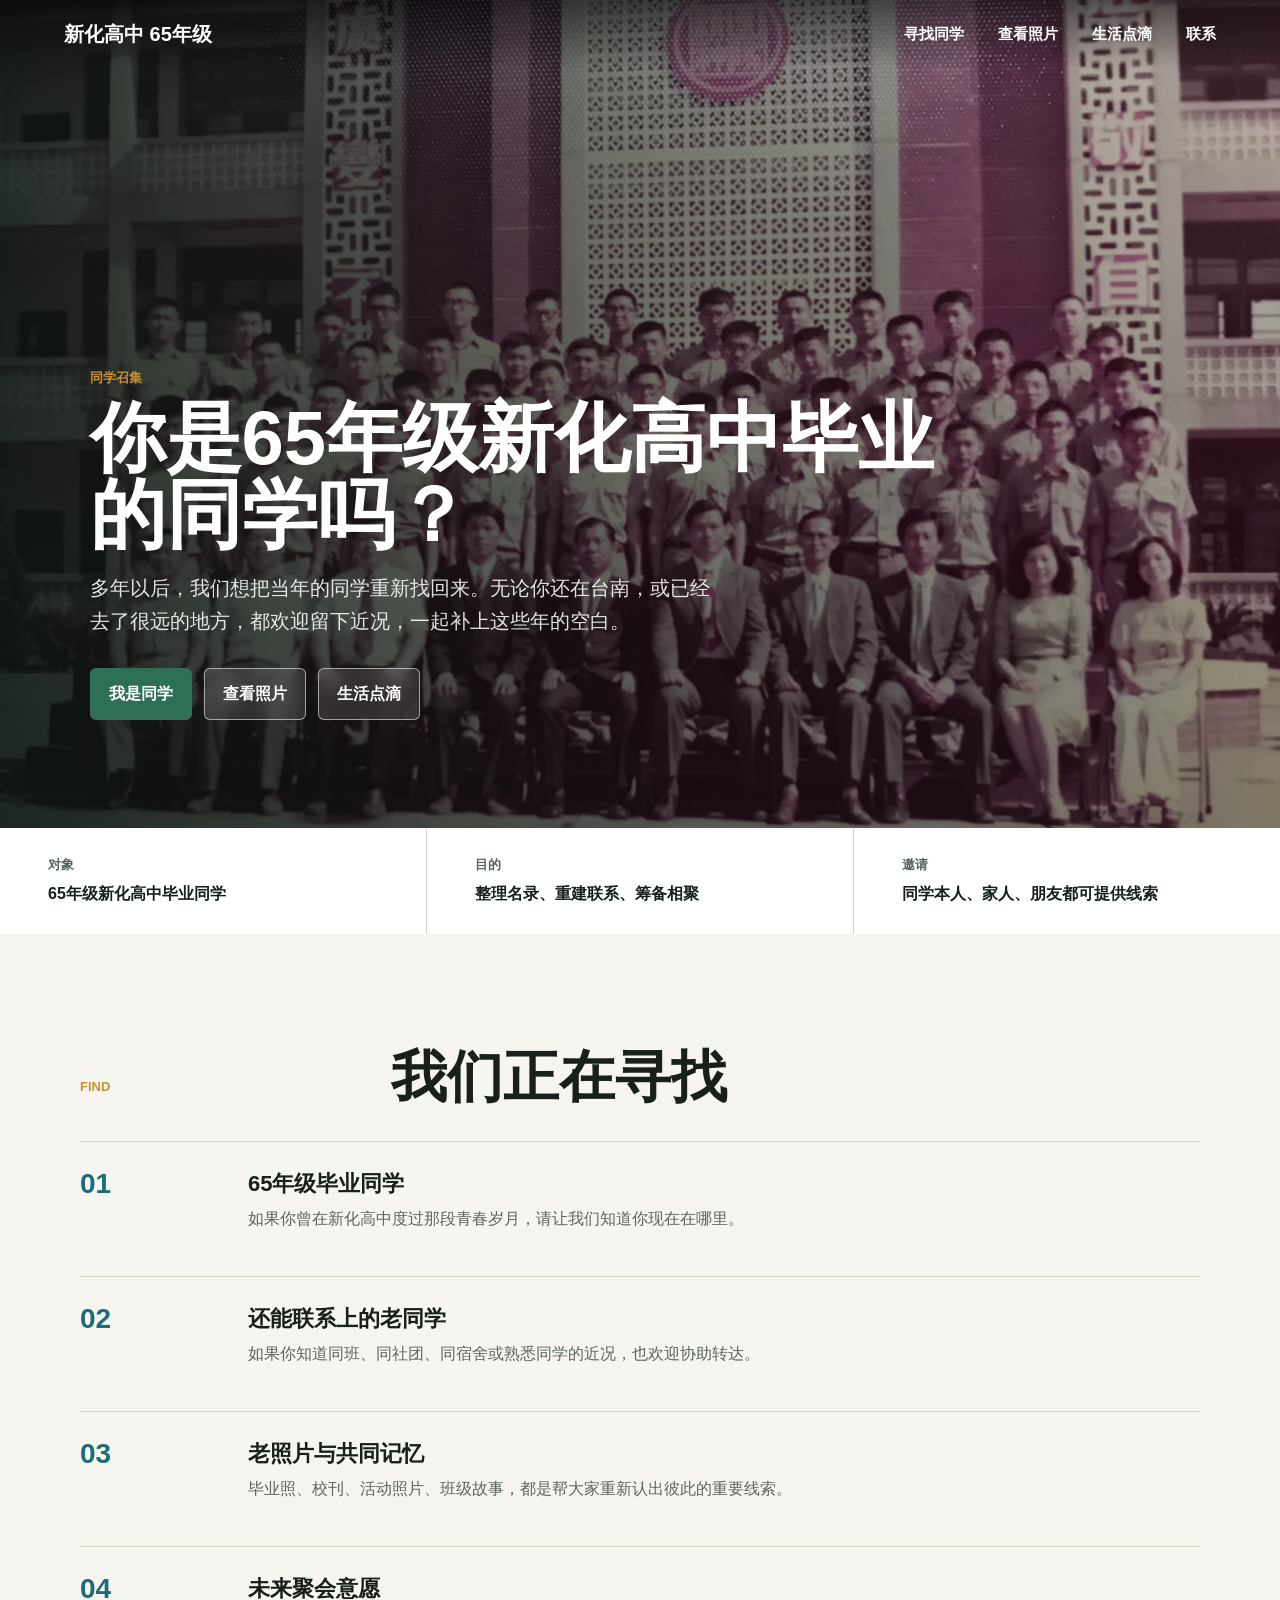
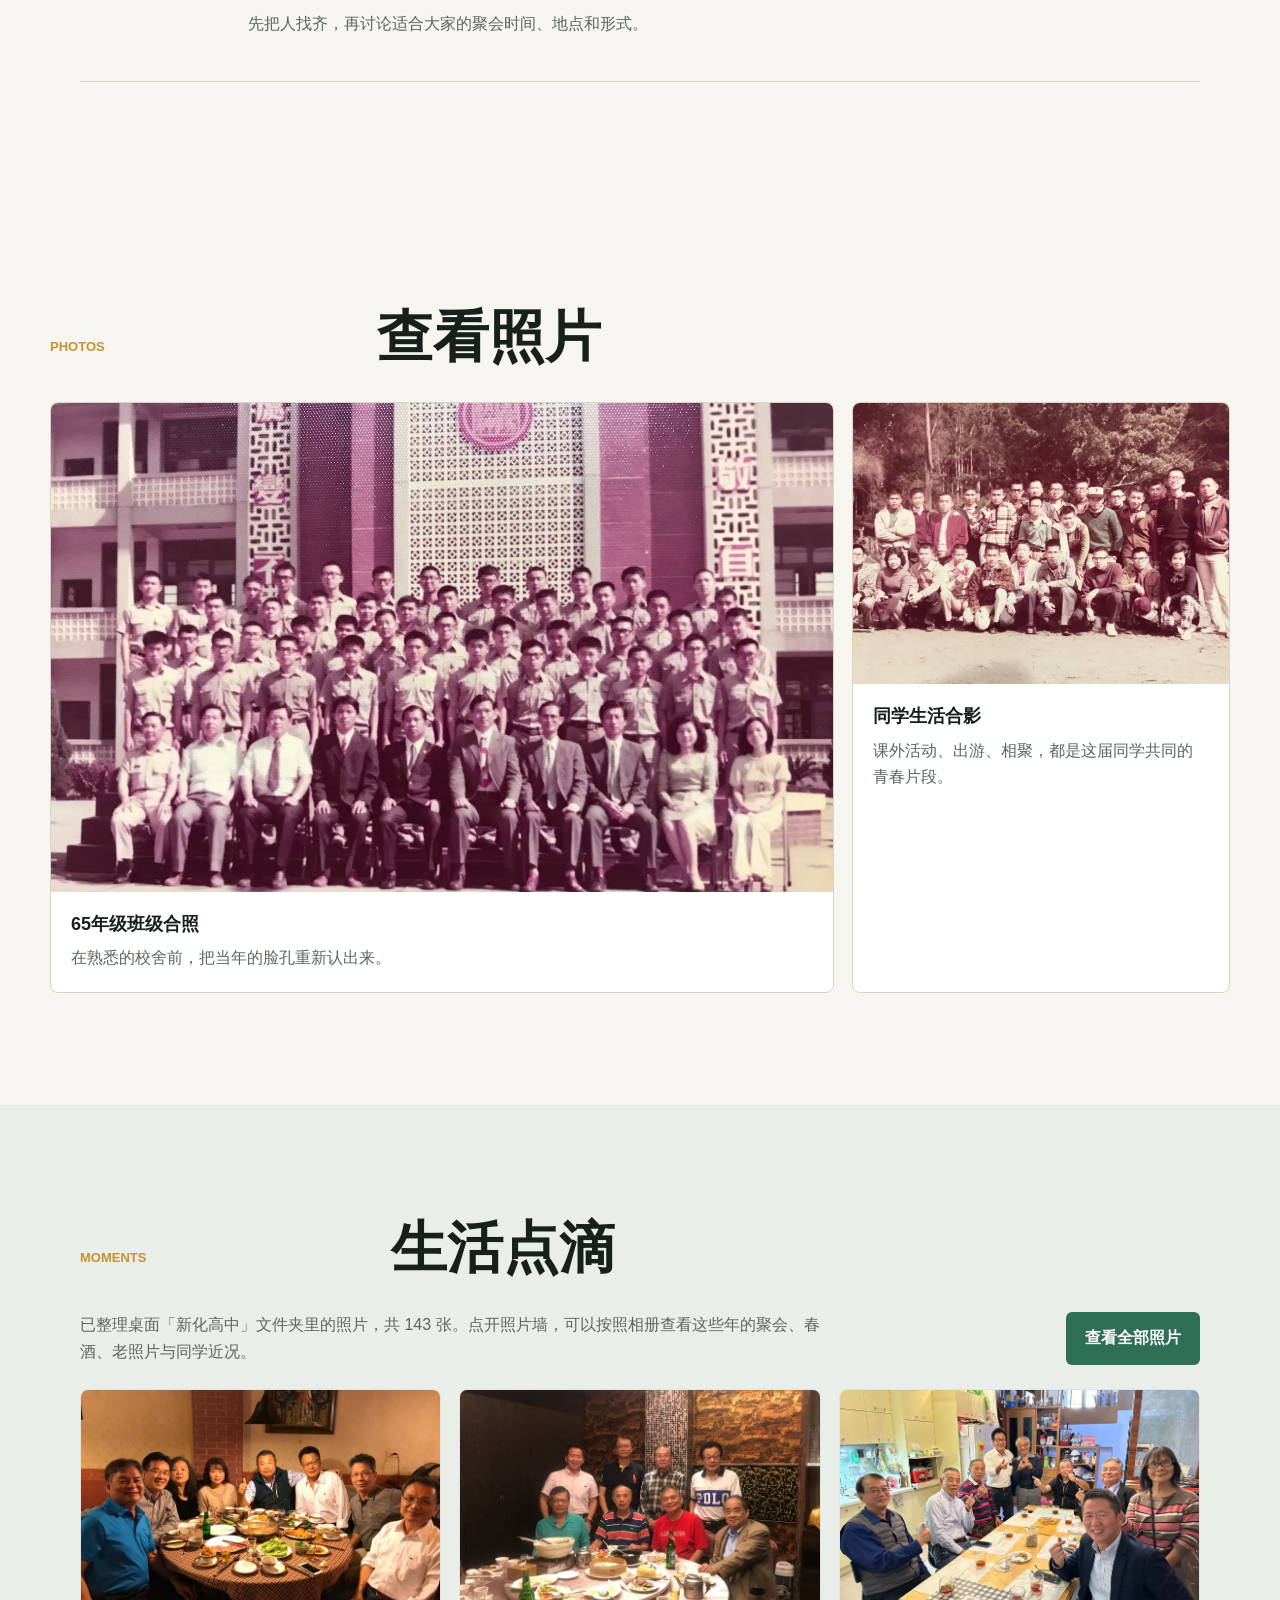
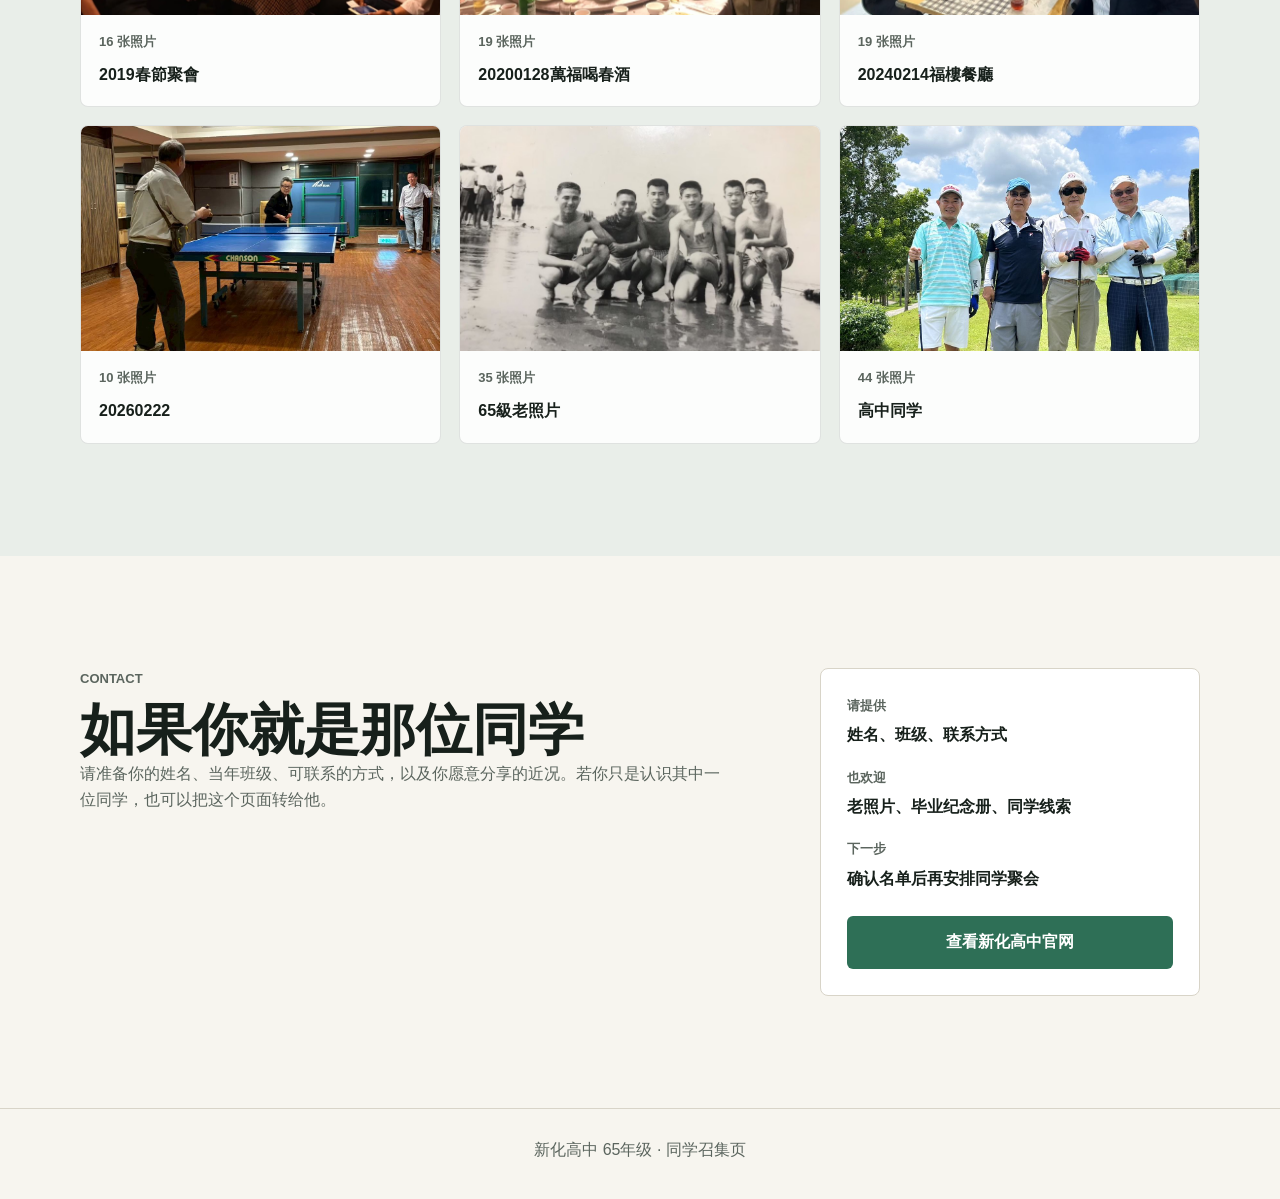
==== commit 05f2b7eb: "add moments gallery" ====
--- a/index.html
+++ b/index.html
@@ -123,22 +123,55 @@
           <p class="eyebrow">Moments</p>
           <h2>生活点滴</h2>
         </div>
-        <div class="feature-grid">
-          <article>
-            <span class="feature-number">01</span>
-            <h3>留下近况</h3>
-            <p>现在住在哪里、这些年做了什么、最近过得如何，都可以简单写下来。</p>
-          </article>
-          <article>
-            <span class="feature-number">02</span>
-            <h3>补上照片</h3>
-            <p>如果你手上还有毕业照、活动照、校外教学或同学聚会照片，欢迎继续补充。</p>
-          </article>
-          <article>
-            <span class="feature-number">03</span>
-            <h3>写下故事</h3>
-            <p>一位老师、一间教室、一场比赛、一段玩笑，都可能帮大家找回当年的记忆。</p>
-          </article>
+        <div class="moments-intro">
+          <p>
+            已整理桌面「新化高中」文件夹里的照片，共 143 张。点开照片墙，可以按照相册查看这些年的聚会、春酒、老照片与同学近况。
+          </p>
+          <a class="button primary" href="gallery.html">查看全部照片</a>
+        </div>
+        <div class="moment-albums">
+          <article class="moment-album-card">
+              <img src="assets/moments/2019/1782892014663.jpg" alt="2019春節聚會" />
+              <div>
+                <span class="label">16 张照片</span>
+                <strong>2019春節聚會</strong>
+              </div>
+            </article>
+<article class="moment-album-card">
+              <img src="assets/moments/20200128/1782891867235.jpg" alt="20200128萬福喝春酒" />
+              <div>
+                <span class="label">19 张照片</span>
+                <strong>20200128萬福喝春酒</strong>
+              </div>
+            </article>
+<article class="moment-album-card">
+              <img src="assets/moments/20240214/1782891664495.jpg" alt="20240214福樓餐廳" />
+              <div>
+                <span class="label">19 张照片</span>
+                <strong>20240214福樓餐廳</strong>
+              </div>
+            </article>
+<article class="moment-album-card">
+              <img src="assets/moments/20260222/1782891464416.jpg" alt="20260222" />
+              <div>
+                <span class="label">10 张照片</span>
+                <strong>20260222</strong>
+              </div>
+            </article>
+<article class="moment-album-card">
+              <img src="assets/moments/65/1782891906003.jpg" alt="65級老照片" />
+              <div>
+                <span class="label">35 张照片</span>
+                <strong>65級老照片</strong>
+              </div>
+            </article>
+<article class="moment-album-card">
+              <img src="assets/moments/album-6/1722851878696.jpg" alt="高中同学" />
+              <div>
+                <span class="label">44 张照片</span>
+                <strong>高中同学</strong>
+              </div>
+            </article>
         </div>
       </section>
 
--- a/styles.css
+++ b/styles.css
@@ -291,6 +291,143 @@
   color: var(--muted);
 }
 
+.moments-intro {
+  display: flex;
+  align-items: center;
+  justify-content: space-between;
+  gap: 22px;
+  width: min(1120px, 100%);
+  margin: 0 auto 24px;
+}
+
+.moments-intro p {
+  max-width: 760px;
+  margin: 0;
+  color: var(--muted);
+}
+
+.moment-albums {
+  display: grid;
+  grid-template-columns: repeat(3, minmax(0, 1fr));
+  gap: 18px;
+  width: min(1120px, 100%);
+  margin: 0 auto;
+}
+
+.moment-album-card {
+  overflow: hidden;
+  border: 1px solid rgba(23, 32, 27, 0.12);
+  border-radius: 8px;
+  background: rgba(255, 255, 255, 0.84);
+}
+
+.moment-album-card img {
+  display: block;
+  width: 100%;
+  aspect-ratio: 16 / 10;
+  object-fit: cover;
+}
+
+.moment-album-card div {
+  display: grid;
+  gap: 4px;
+  padding: 16px 18px 18px;
+}
+
+.gallery-page {
+  background: #f7f5ef;
+}
+
+.gallery-header {
+  position: sticky;
+  color: var(--ink);
+  background: rgba(247, 245, 239, 0.94);
+  border-bottom: 1px solid var(--line);
+  backdrop-filter: blur(10px);
+}
+
+.gallery-hero {
+  width: min(1120px, calc(100% - 40px));
+  margin: 0 auto;
+  padding: 96px 0 46px;
+}
+
+.gallery-hero h1 {
+  max-width: 780px;
+  color: var(--ink);
+}
+
+.gallery-hero p:not(.eyebrow) {
+  max-width: 720px;
+  color: var(--muted);
+  font-size: 19px;
+}
+
+.album-nav {
+  display: flex;
+  flex-wrap: wrap;
+  gap: 10px;
+  margin-top: 24px;
+}
+
+.album-nav a {
+  display: inline-flex;
+  align-items: center;
+  gap: 8px;
+  min-height: 42px;
+  border: 1px solid var(--line);
+  border-radius: 6px;
+  padding: 9px 12px;
+  background: #fff;
+  font-weight: 800;
+}
+
+.album-nav span {
+  color: var(--muted);
+  font-size: 13px;
+}
+
+.gallery-section {
+  width: min(1180px, calc(100% - 40px));
+  margin: 0 auto;
+  padding: 38px 0 54px;
+  border-top: 1px solid var(--line);
+}
+
+.gallery-heading {
+  display: flex;
+  align-items: end;
+  justify-content: space-between;
+  gap: 20px;
+  margin-bottom: 18px;
+}
+
+.gallery-heading p {
+  margin: 0;
+  color: var(--muted);
+  font-weight: 800;
+}
+
+.gallery-grid {
+  display: grid;
+  grid-template-columns: repeat(3, minmax(0, 1fr));
+  gap: 14px;
+}
+
+.gallery-card {
+  margin: 0;
+  overflow: hidden;
+  border-radius: 8px;
+  background: #fff;
+}
+
+.gallery-card img {
+  display: block;
+  width: 100%;
+  aspect-ratio: 4 / 3;
+  object-fit: cover;
+}
+
 .feature-grid {
   width: min(1120px, 100%);
   margin: 0 auto;
@@ -379,12 +516,23 @@
   .intro,
   .feature-grid,
   .photo-grid,
+  .moment-albums,
+  .gallery-grid,
   .visit,
   .section-heading,
   .timeline article {
     grid-template-columns: 1fr;
   }
 
+  .moments-intro,
+  .gallery-heading {
+    display: grid;
+  }
+
+  .gallery-hero {
+    padding-top: 78px;
+  }
+
   .timeline article {
     gap: 10px;
   }
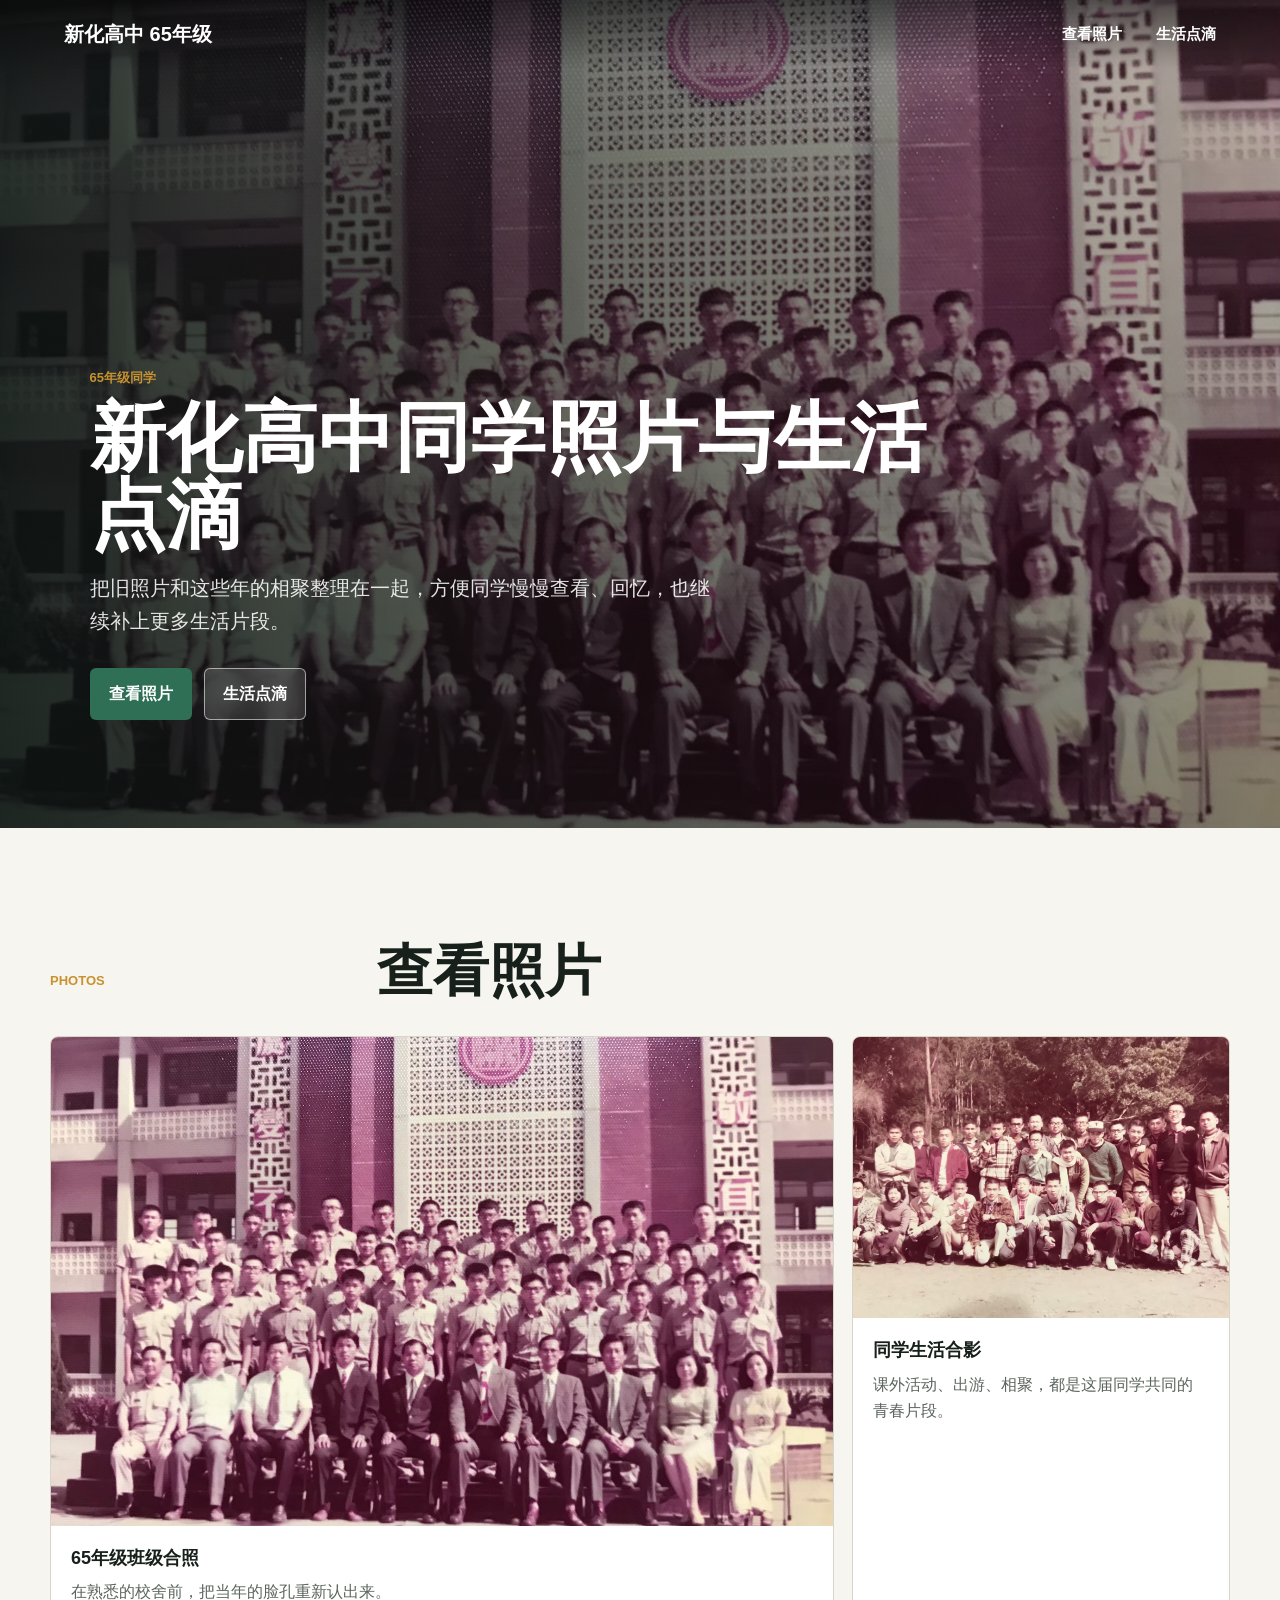
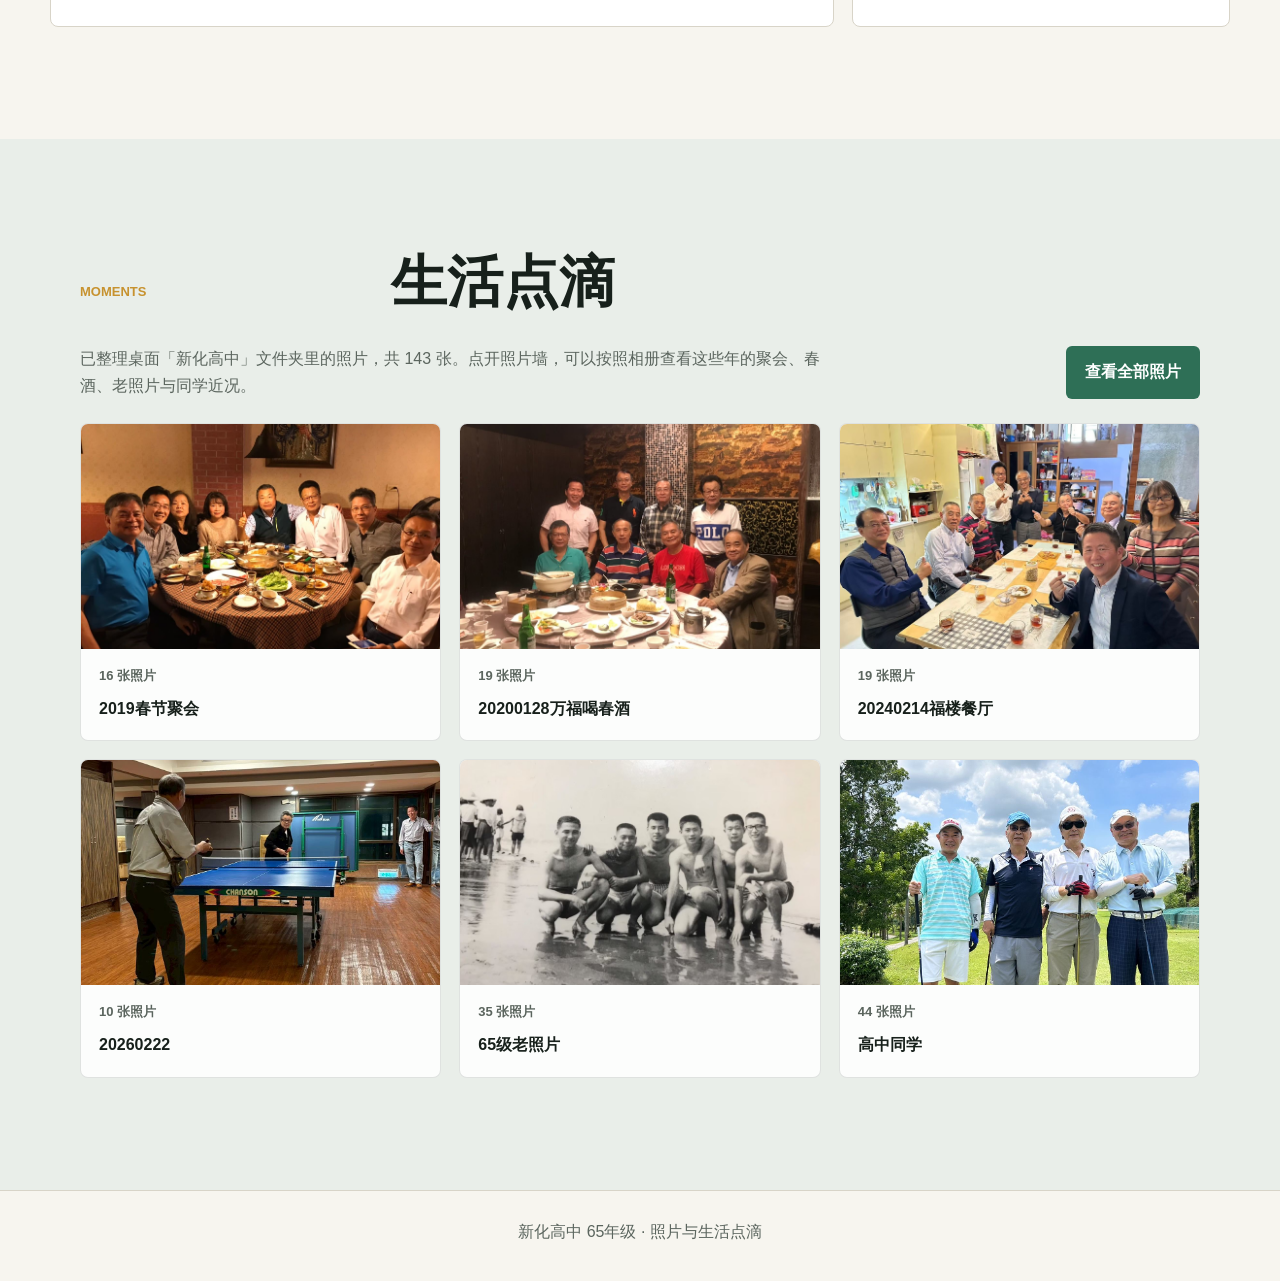
==== commit 474637b4: "simplify homepage sections" ====
--- a/index.html
+++ b/index.html
@@ -3,10 +3,10 @@
   <head>
     <meta charset="utf-8" />
     <meta name="viewport" content="width=device-width, initial-scale=1" />
-    <title>你是65年级新化高中毕业的同学吗？</title>
+    <title>新化高中65年级同学照片</title>
     <meta
       name="description"
-      content="寻找65年级新化高中毕业同学，重新连结老同学、整理同学名录、查看老照片，并记录生活点滴。"
+      content="新化高中65年级同学照片与生活点滴。"
     />
     <link rel="stylesheet" href="styles.css" />
   </head>
@@ -14,15 +14,13 @@
     <header class="site-header" aria-label="主菜单">
       <a class="brand" href="#top">新化高中 65年级</a>
       <nav>
-        <a href="#find">寻找同学</a>
         <a href="#photos">查看照片</a>
         <a href="#moments">生活点滴</a>
-        <a href="#contact">联系</a>
       </nav>
     </header>
 
     <main id="top">
-      <section class="hero" aria-label="65年级新化高中毕业同学">
+      <section class="hero" aria-label="新化高中65年级同学照片">
         <img
           class="hero-image"
           src="assets/class-photo-65.jpg"
@@ -30,68 +28,15 @@
         />
         <div class="hero-overlay"></div>
         <div class="hero-content">
-          <p class="eyebrow">同学召集</p>
-          <h1>你是65年级新化高中毕业的同学吗？</h1>
+          <p class="eyebrow">65年级同学</p>
+          <h1>新化高中同学照片与生活点滴</h1>
           <p class="hero-copy">
-            多年以后，我们想把当年的同学重新找回来。无论你还在台南，或已经去了很远的地方，都欢迎留下近况，一起补上这些年的空白。
+            把旧照片和这些年的相聚整理在一起，方便同学慢慢查看、回忆，也继续补上更多生活片段。
           </p>
           <div class="hero-actions">
-            <a class="button primary" href="#contact">我是同学</a>
-            <a class="button secondary" href="#photos">查看照片</a>
+            <a class="button primary" href="#photos">查看照片</a>
             <a class="button secondary" href="#moments">生活点滴</a>
           </div>
-        </div>
-      </section>
-
-      <section class="intro" aria-label="页面重点">
-        <div>
-          <span class="label">对象</span>
-          <strong>65年级新化高中毕业同学</strong>
-        </div>
-        <div>
-          <span class="label">目的</span>
-          <strong>整理名录、重建联系、筹备相聚</strong>
-        </div>
-        <div>
-          <span class="label">邀请</span>
-          <strong>同学本人、家人、朋友都可提供线索</strong>
-        </div>
-      </section>
-
-      <section class="section" id="find">
-        <div class="section-heading">
-          <p class="eyebrow">Find</p>
-          <h2>我们正在寻找</h2>
-        </div>
-        <div class="timeline">
-          <article>
-            <time>01</time>
-            <div>
-              <h3>65年级毕业同学</h3>
-              <p>如果你曾在新化高中度过那段青春岁月，请让我们知道你现在在哪里。</p>
-            </div>
-          </article>
-          <article>
-            <time>02</time>
-            <div>
-              <h3>还能联系上的老同学</h3>
-              <p>如果你知道同班、同社团、同宿舍或熟悉同学的近况，也欢迎协助转达。</p>
-            </div>
-          </article>
-          <article>
-            <time>03</time>
-            <div>
-              <h3>老照片与共同记忆</h3>
-              <p>毕业照、校刊、活动照片、班级故事，都是帮大家重新认出彼此的重要线索。</p>
-            </div>
-          </article>
-          <article>
-            <time>04</time>
-            <div>
-              <h3>未来聚会意愿</h3>
-              <p>先把人找齐，再讨论适合大家的聚会时间、地点和形式。</p>
-            </div>
-          </article>
         </div>
       </section>
 
@@ -131,80 +76,53 @@
         </div>
         <div class="moment-albums">
           <article class="moment-album-card">
-              <img src="assets/moments/2019/1782892014663.jpg" alt="2019春節聚會" />
-              <div>
-                <span class="label">16 张照片</span>
-                <strong>2019春節聚會</strong>
-              </div>
-            </article>
-<article class="moment-album-card">
-              <img src="assets/moments/20200128/1782891867235.jpg" alt="20200128萬福喝春酒" />
-              <div>
-                <span class="label">19 张照片</span>
-                <strong>20200128萬福喝春酒</strong>
-              </div>
-            </article>
-<article class="moment-album-card">
-              <img src="assets/moments/20240214/1782891664495.jpg" alt="20240214福樓餐廳" />
-              <div>
-                <span class="label">19 张照片</span>
-                <strong>20240214福樓餐廳</strong>
-              </div>
-            </article>
-<article class="moment-album-card">
-              <img src="assets/moments/20260222/1782891464416.jpg" alt="20260222" />
-              <div>
-                <span class="label">10 张照片</span>
-                <strong>20260222</strong>
-              </div>
-            </article>
-<article class="moment-album-card">
-              <img src="assets/moments/65/1782891906003.jpg" alt="65級老照片" />
-              <div>
-                <span class="label">35 张照片</span>
-                <strong>65級老照片</strong>
-              </div>
-            </article>
-<article class="moment-album-card">
-              <img src="assets/moments/album-6/1722851878696.jpg" alt="高中同学" />
-              <div>
-                <span class="label">44 张照片</span>
-                <strong>高中同学</strong>
-              </div>
-            </article>
-        </div>
-      </section>
-
-      <section class="visit" id="contact" aria-label="联系资讯">
-        <div class="visit-copy">
-          <p class="eyebrow">Contact</p>
-          <h2>如果你就是那位同学</h2>
-          <p>
-            请准备你的姓名、当年班级、可联系的方式，以及你愿意分享的近况。若你只是认识其中一位同学，也可以把这个页面转给他。
-          </p>
-        </div>
-        <div class="visit-panel">
-          <div>
-            <span class="label">请提供</span>
-            <strong>姓名、班级、联系方式</strong>
-          </div>
-          <div>
-            <span class="label">也欢迎</span>
-            <strong>老照片、毕业纪念册、同学线索</strong>
-          </div>
-          <div>
-            <span class="label">下一步</span>
-            <strong>确认名单后再安排同学聚会</strong>
-          </div>
-          <a class="button primary wide" href="https://www.hhsh.tn.edu.tw/" target="_blank" rel="noreferrer">
-            查看新化高中官网
-          </a>
+            <img src="assets/moments/2019/1782892014663.jpg" alt="2019春节聚会" />
+            <div>
+              <span class="label">16 张照片</span>
+              <strong>2019春节聚会</strong>
+            </div>
+          </article>
+          <article class="moment-album-card">
+            <img src="assets/moments/20200128/1782891867235.jpg" alt="20200128万福喝春酒" />
+            <div>
+              <span class="label">19 张照片</span>
+              <strong>20200128万福喝春酒</strong>
+            </div>
+          </article>
+          <article class="moment-album-card">
+            <img src="assets/moments/20240214/1782891664495.jpg" alt="20240214福楼餐厅" />
+            <div>
+              <span class="label">19 张照片</span>
+              <strong>20240214福楼餐厅</strong>
+            </div>
+          </article>
+          <article class="moment-album-card">
+            <img src="assets/moments/20260222/1782891464416.jpg" alt="20260222" />
+            <div>
+              <span class="label">10 张照片</span>
+              <strong>20260222</strong>
+            </div>
+          </article>
+          <article class="moment-album-card">
+            <img src="assets/moments/65/1782891906003.jpg" alt="65级老照片" />
+            <div>
+              <span class="label">35 张照片</span>
+              <strong>65级老照片</strong>
+            </div>
+          </article>
+          <article class="moment-album-card">
+            <img src="assets/moments/album-6/1722851878696.jpg" alt="高中同学" />
+            <div>
+              <span class="label">44 张照片</span>
+              <strong>高中同学</strong>
+            </div>
+          </article>
         </div>
       </section>
     </main>
 
     <footer>
-      <p>新化高中 65年级 · 同学召集页</p>
+      <p>新化高中 65年级 · 照片与生活点滴</p>
     </footer>
   </body>
 </html>
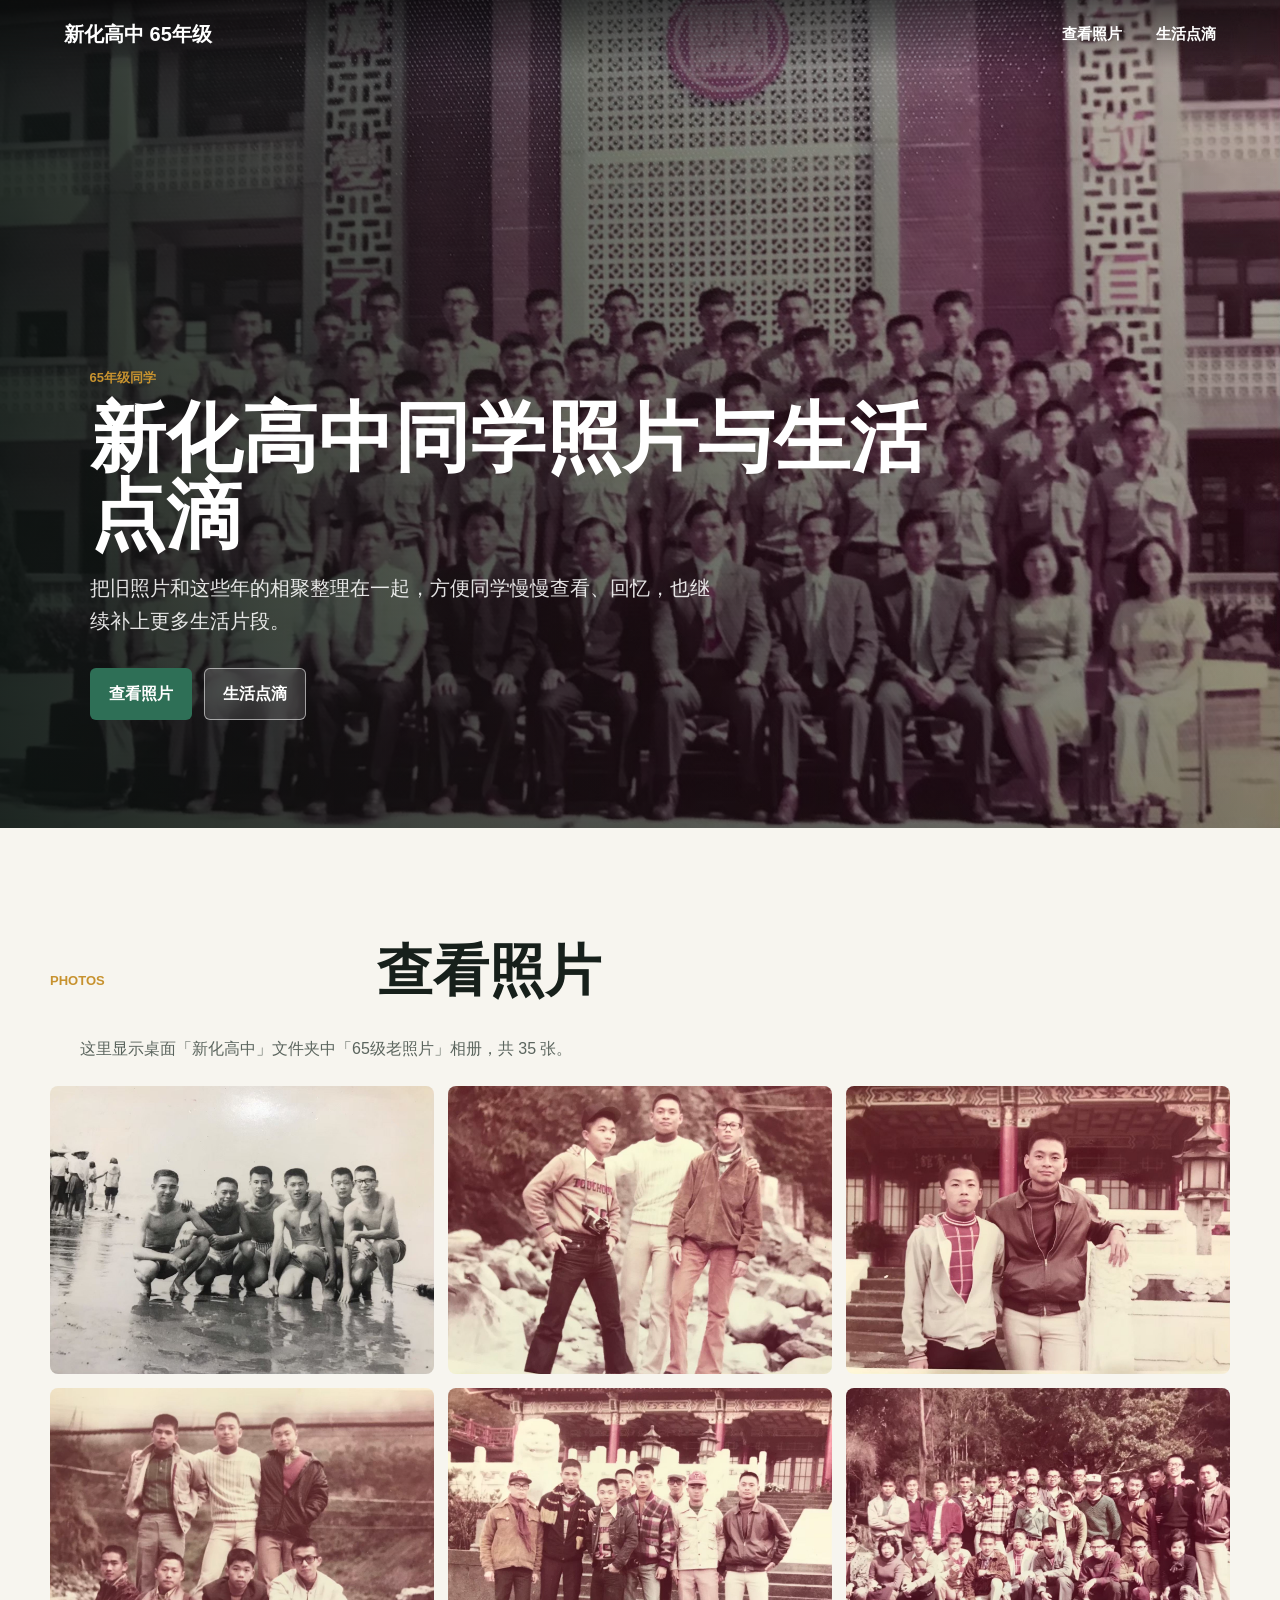
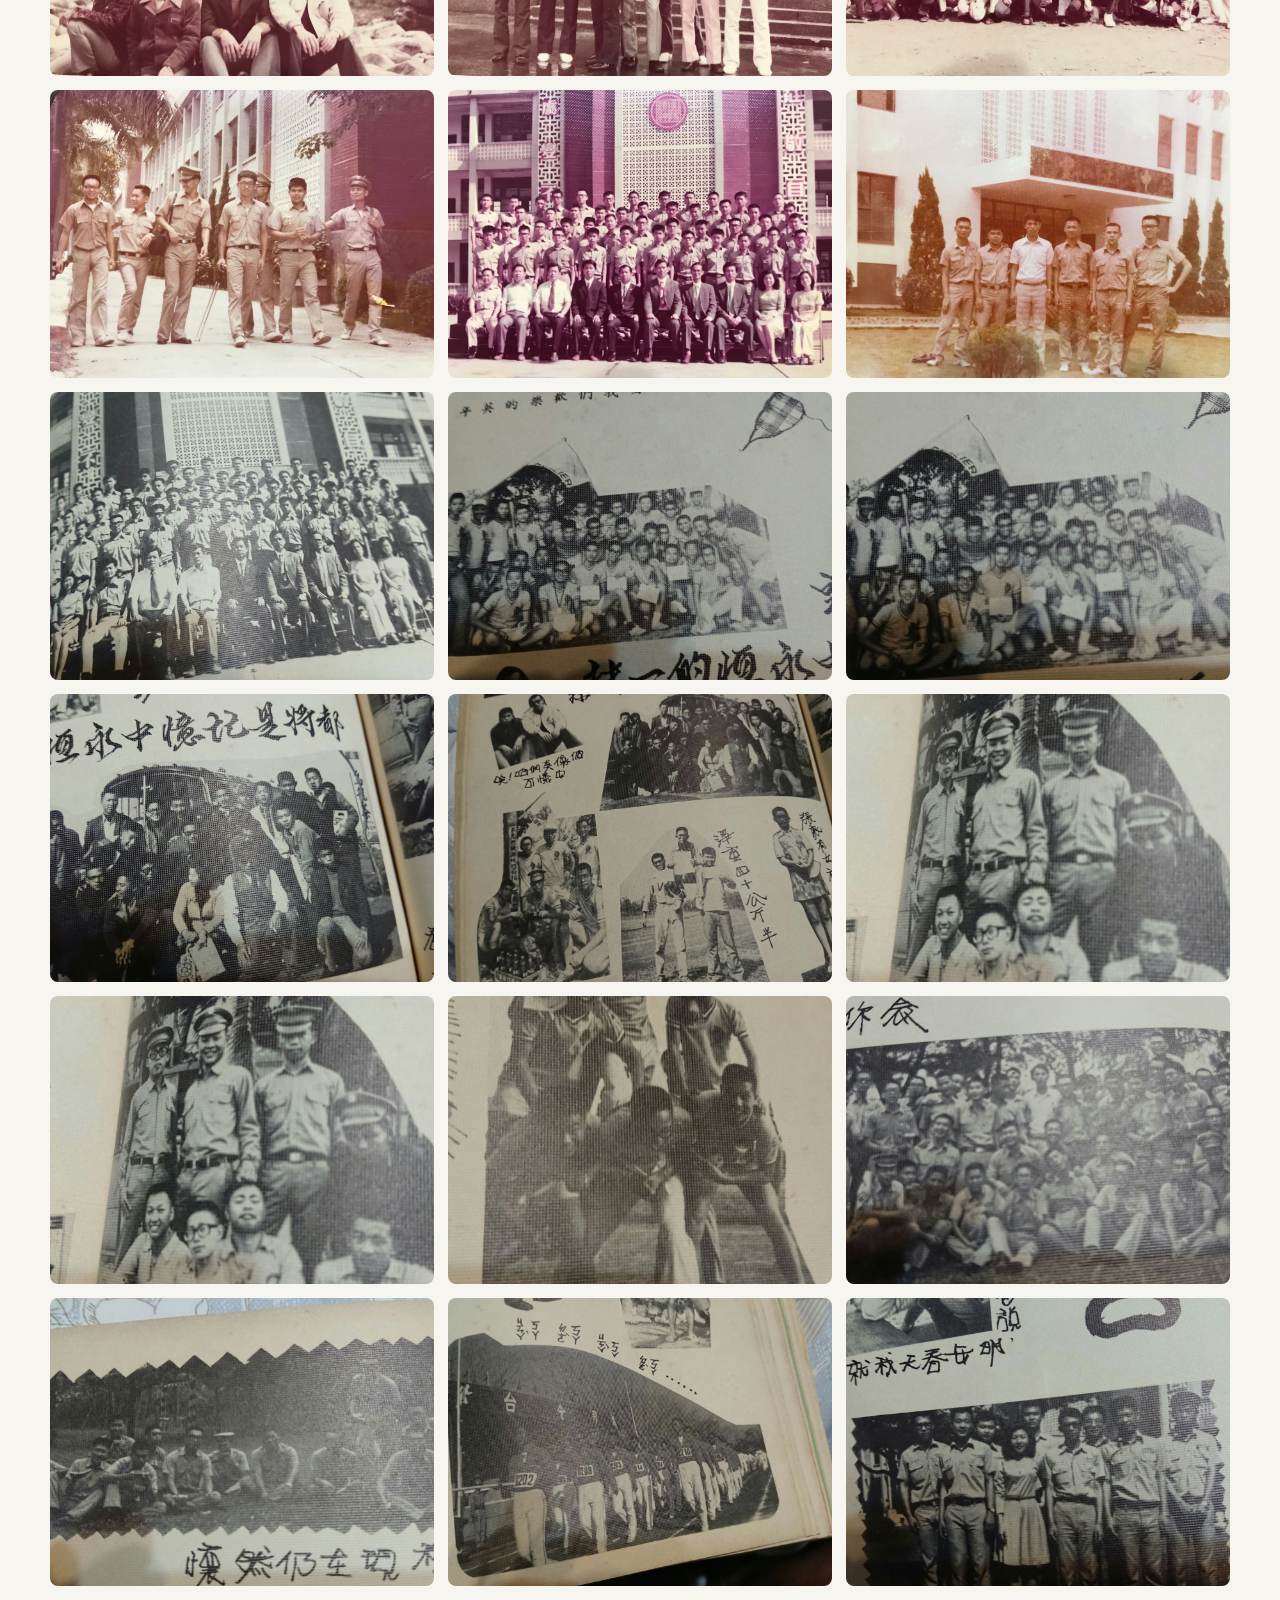
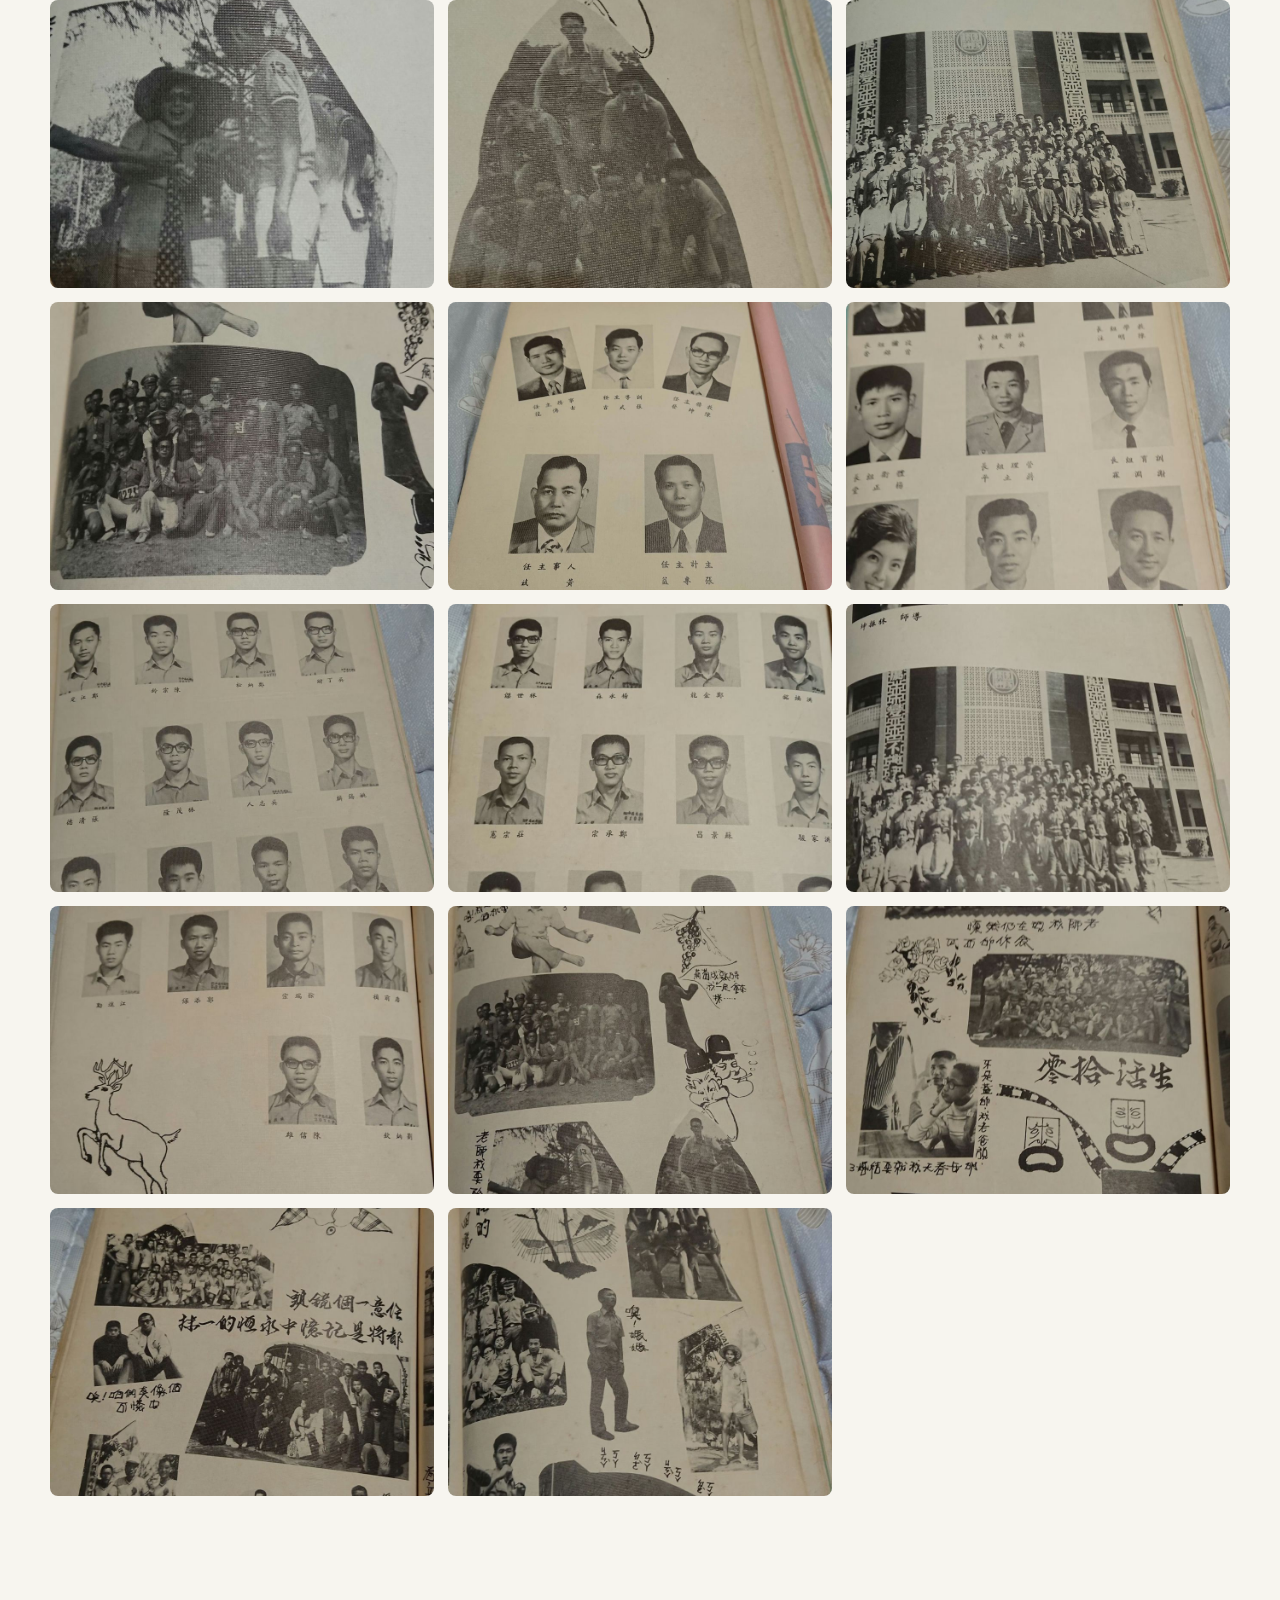
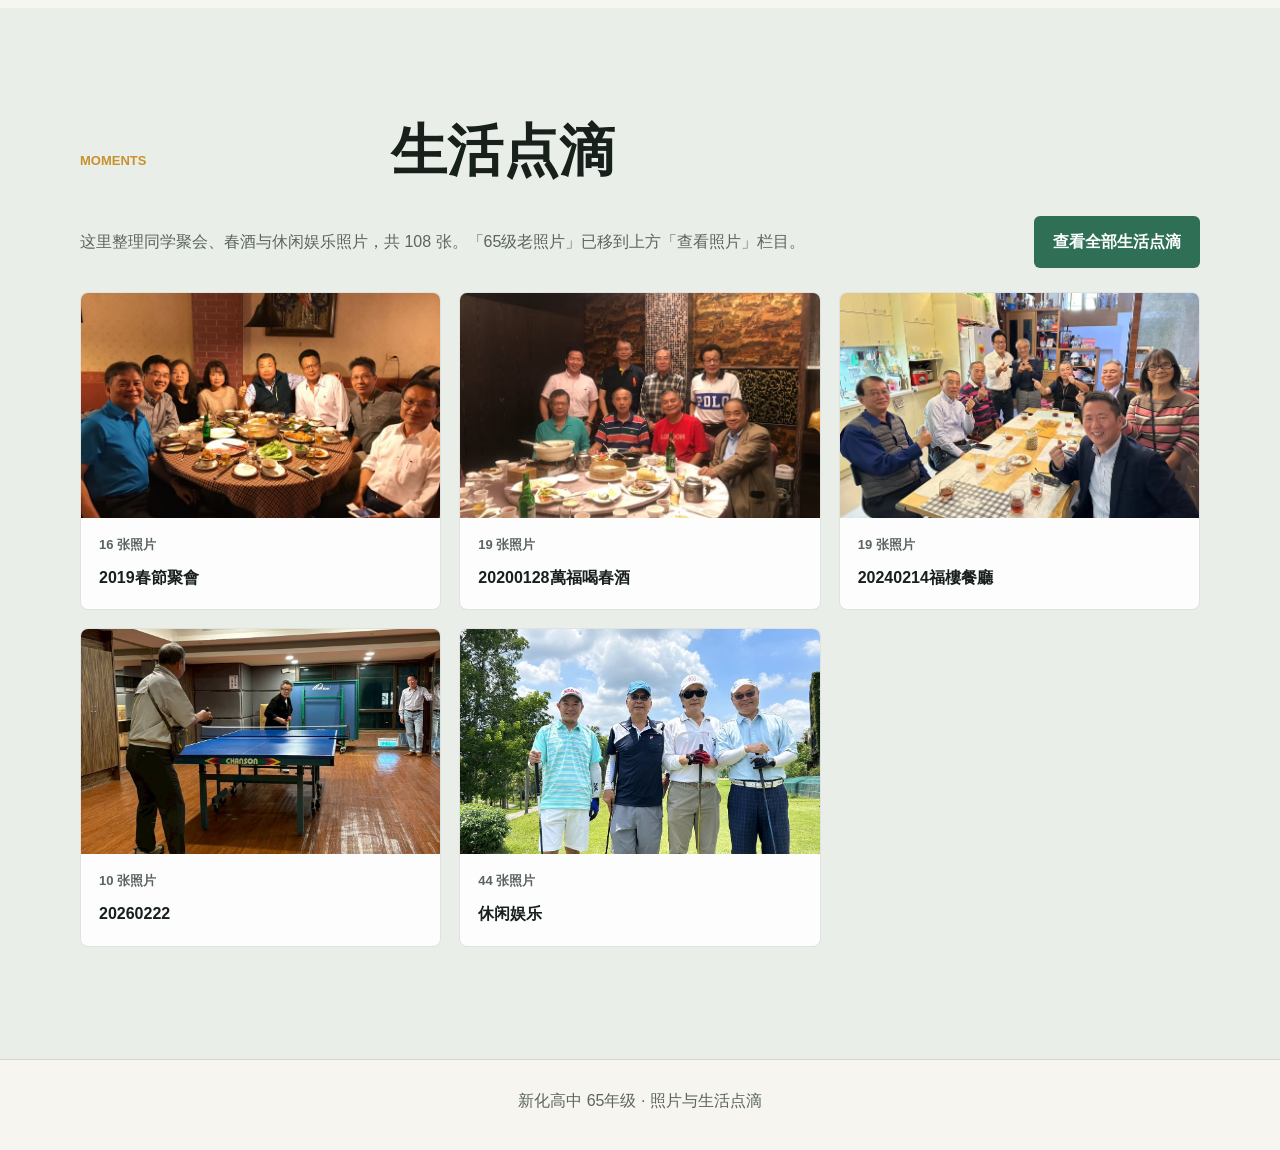
==== commit f1710425: "separate old photos from moments" ====
--- a/index.html
+++ b/index.html
@@ -4,10 +4,7 @@
     <meta charset="utf-8" />
     <meta name="viewport" content="width=device-width, initial-scale=1" />
     <title>新化高中65年级同学照片</title>
-    <meta
-      name="description"
-      content="新化高中65年级同学照片与生活点滴。"
-    />
+    <meta name="description" content="新化高中65年级同学照片与生活点滴。" />
     <link rel="stylesheet" href="styles.css" />
   </head>
   <body>
@@ -21,11 +18,7 @@
 
     <main id="top">
       <section class="hero" aria-label="新化高中65年级同学照片">
-        <img
-          class="hero-image"
-          src="assets/class-photo-65.jpg"
-          alt="新化高中65年级同学老照片"
-        />
+        <img class="hero-image" src="assets/class-photo-65.jpg" alt="新化高中65年级同学老照片" />
         <div class="hero-overlay"></div>
         <div class="hero-content">
           <p class="eyebrow">65年级同学</p>
@@ -45,21 +38,117 @@
           <p class="eyebrow">Photos</p>
           <h2>查看照片</h2>
         </div>
-        <div class="photo-grid">
-          <figure class="photo-card photo-card-large">
-            <img src="assets/class-photo-65.jpg" alt="新化高中65年级班级合照" />
-            <figcaption>
-              <strong>65年级班级合照</strong>
-              <span>在熟悉的校舍前，把当年的脸孔重新认出来。</span>
-            </figcaption>
-          </figure>
-          <figure class="photo-card">
-            <img src="assets/life-photo-65.jpg" alt="新化高中65年级同学生活合照" />
-            <figcaption>
-              <strong>同学生活合影</strong>
-              <span>课外活动、出游、相聚，都是这届同学共同的青春片段。</span>
-            </figcaption>
-          </figure>
+        <div class="moments-intro">
+          <p>
+            这里显示桌面「新化高中」文件夹中「65级老照片」相册，共 35 张。
+          </p>
+        </div>
+        <div class="gallery-grid">
+          <figure class="gallery-card">
+              <img loading="lazy" src="assets/moments/65/1782891906003.jpg" alt="65級老照片 1782891906003" />
+            </figure>
+<figure class="gallery-card">
+              <img loading="lazy" src="assets/moments/65/1782891907447.jpg" alt="65級老照片 1782891907447" />
+            </figure>
+<figure class="gallery-card">
+              <img loading="lazy" src="assets/moments/65/1782891909227.jpg" alt="65級老照片 1782891909227" />
+            </figure>
+<figure class="gallery-card">
+              <img loading="lazy" src="assets/moments/65/1782891910943.jpg" alt="65級老照片 1782891910943" />
+            </figure>
+<figure class="gallery-card">
+              <img loading="lazy" src="assets/moments/65/1782891912576.jpg" alt="65級老照片 1782891912576" />
+            </figure>
+<figure class="gallery-card">
+              <img loading="lazy" src="assets/moments/65/1782891914748.jpg" alt="65級老照片 1782891914748" />
+            </figure>
+<figure class="gallery-card">
+              <img loading="lazy" src="assets/moments/65/1782891918775.jpg" alt="65級老照片 1782891918775" />
+            </figure>
+<figure class="gallery-card">
+              <img loading="lazy" src="assets/moments/65/1782891922116.jpg" alt="65級老照片 1782891922116" />
+            </figure>
+<figure class="gallery-card">
+              <img loading="lazy" src="assets/moments/65/1782891924421.jpg" alt="65級老照片 1782891924421" />
+            </figure>
+<figure class="gallery-card">
+              <img loading="lazy" src="assets/moments/65/1782891930094.jpg" alt="65級老照片 1782891930094" />
+            </figure>
+<figure class="gallery-card">
+              <img loading="lazy" src="assets/moments/65/1782891932738.jpg" alt="65級老照片 1782891932738" />
+            </figure>
+<figure class="gallery-card">
+              <img loading="lazy" src="assets/moments/65/1782891935648.jpg" alt="65級老照片 1782891935648" />
+            </figure>
+<figure class="gallery-card">
+              <img loading="lazy" src="assets/moments/65/1782891939852.jpg" alt="65級老照片 1782891939852" />
+            </figure>
+<figure class="gallery-card">
+              <img loading="lazy" src="assets/moments/65/1782891943760.jpg" alt="65級老照片 1782891943760" />
+            </figure>
+<figure class="gallery-card">
+              <img loading="lazy" src="assets/moments/65/1782891946956.jpg" alt="65級老照片 1782891946956" />
+            </figure>
+<figure class="gallery-card">
+              <img loading="lazy" src="assets/moments/65/1782891950951.jpg" alt="65級老照片 1782891950951" />
+            </figure>
+<figure class="gallery-card">
+              <img loading="lazy" src="assets/moments/65/1782891954011.jpg" alt="65級老照片 1782891954011" />
+            </figure>
+<figure class="gallery-card">
+              <img loading="lazy" src="assets/moments/65/1782891957933.jpg" alt="65級老照片 1782891957933" />
+            </figure>
+<figure class="gallery-card">
+              <img loading="lazy" src="assets/moments/65/1782891961019.jpg" alt="65級老照片 1782891961019" />
+            </figure>
+<figure class="gallery-card">
+              <img loading="lazy" src="assets/moments/65/1782891967473.jpg" alt="65級老照片 1782891967473" />
+            </figure>
+<figure class="gallery-card">
+              <img loading="lazy" src="assets/moments/65/1782891970258.jpg" alt="65級老照片 1782891970258" />
+            </figure>
+<figure class="gallery-card">
+              <img loading="lazy" src="assets/moments/65/1782891973538.jpg" alt="65級老照片 1782891973538" />
+            </figure>
+<figure class="gallery-card">
+              <img loading="lazy" src="assets/moments/65/1782891976658.jpg" alt="65級老照片 1782891976658" />
+            </figure>
+<figure class="gallery-card">
+              <img loading="lazy" src="assets/moments/65/1782891980427.jpg" alt="65級老照片 1782891980427" />
+            </figure>
+<figure class="gallery-card">
+              <img loading="lazy" src="assets/moments/65/1782891983857.jpg" alt="65級老照片 1782891983857" />
+            </figure>
+<figure class="gallery-card">
+              <img loading="lazy" src="assets/moments/65/1782891986260.jpg" alt="65級老照片 1782891986260" />
+            </figure>
+<figure class="gallery-card">
+              <img loading="lazy" src="assets/moments/65/1782891988142.jpg" alt="65級老照片 1782891988142" />
+            </figure>
+<figure class="gallery-card">
+              <img loading="lazy" src="assets/moments/65/1782891990619.jpg" alt="65級老照片 1782891990619" />
+            </figure>
+<figure class="gallery-card">
+              <img loading="lazy" src="assets/moments/65/1782891992956.jpg" alt="65級老照片 1782891992956" />
+            </figure>
+<figure class="gallery-card">
+              <img loading="lazy" src="assets/moments/65/1782891995045.jpg" alt="65級老照片 1782891995045" />
+            </figure>
+<figure class="gallery-card">
+              <img loading="lazy" src="assets/moments/65/1782891997567.jpg" alt="65級老照片 1782891997567" />
+            </figure>
+<figure class="gallery-card">
+              <img loading="lazy" src="assets/moments/65/1782892000653.jpg" alt="65級老照片 1782892000653" />
+            </figure>
+<figure class="gallery-card">
+              <img loading="lazy" src="assets/moments/65/1782892003789.jpg" alt="65級老照片 1782892003789" />
+            </figure>
+<figure class="gallery-card">
+              <img loading="lazy" src="assets/moments/65/1782892007155.jpg" alt="65級老照片 1782892007155" />
+            </figure>
+<figure class="gallery-card">
+              <img loading="lazy" src="assets/moments/65/1782892011269.jpg" alt="65級老照片 1782892011269" />
+            </figure>
         </div>
       </section>
 
@@ -70,30 +159,30 @@
         </div>
         <div class="moments-intro">
           <p>
-            已整理桌面「新化高中」文件夹里的照片，共 143 张。点开照片墙，可以按照相册查看这些年的聚会、春酒、老照片与同学近况。
+            这里整理同学聚会、春酒与休闲娱乐照片，共 108 张。「65级老照片」已移到上方「查看照片」栏目。
           </p>
-          <a class="button primary" href="gallery.html">查看全部照片</a>
+          <a class="button primary" href="gallery.html">查看全部生活点滴</a>
         </div>
         <div class="moment-albums">
           <article class="moment-album-card">
-            <img src="assets/moments/2019/1782892014663.jpg" alt="2019春节聚会" />
+            <img src="assets/moments/2019/1782892014663.jpg" alt="2019春節聚會" />
             <div>
               <span class="label">16 张照片</span>
-              <strong>2019春节聚会</strong>
-            </div>
-          </article>
-          <article class="moment-album-card">
-            <img src="assets/moments/20200128/1782891867235.jpg" alt="20200128万福喝春酒" />
+              <strong>2019春節聚會</strong>
+            </div>
+          </article>
+          <article class="moment-album-card">
+            <img src="assets/moments/20200128/1782891867235.jpg" alt="20200128萬福喝春酒" />
             <div>
               <span class="label">19 张照片</span>
-              <strong>20200128万福喝春酒</strong>
-            </div>
-          </article>
-          <article class="moment-album-card">
-            <img src="assets/moments/20240214/1782891664495.jpg" alt="20240214福楼餐厅" />
+              <strong>20200128萬福喝春酒</strong>
+            </div>
+          </article>
+          <article class="moment-album-card">
+            <img src="assets/moments/20240214/1782891664495.jpg" alt="20240214福樓餐廳" />
             <div>
               <span class="label">19 张照片</span>
-              <strong>20240214福楼餐厅</strong>
+              <strong>20240214福樓餐廳</strong>
             </div>
           </article>
           <article class="moment-album-card">
@@ -104,17 +193,10 @@
             </div>
           </article>
           <article class="moment-album-card">
-            <img src="assets/moments/65/1782891906003.jpg" alt="65级老照片" />
-            <div>
-              <span class="label">35 张照片</span>
-              <strong>65级老照片</strong>
-            </div>
-          </article>
-          <article class="moment-album-card">
-            <img src="assets/moments/album-6/1722851878696.jpg" alt="高中同学" />
+            <img src="assets/moments/album-6/1722851878696.jpg" alt="休闲娱乐" />
             <div>
               <span class="label">44 张照片</span>
-              <strong>高中同学</strong>
+              <strong>休闲娱乐</strong>
             </div>
           </article>
         </div>
